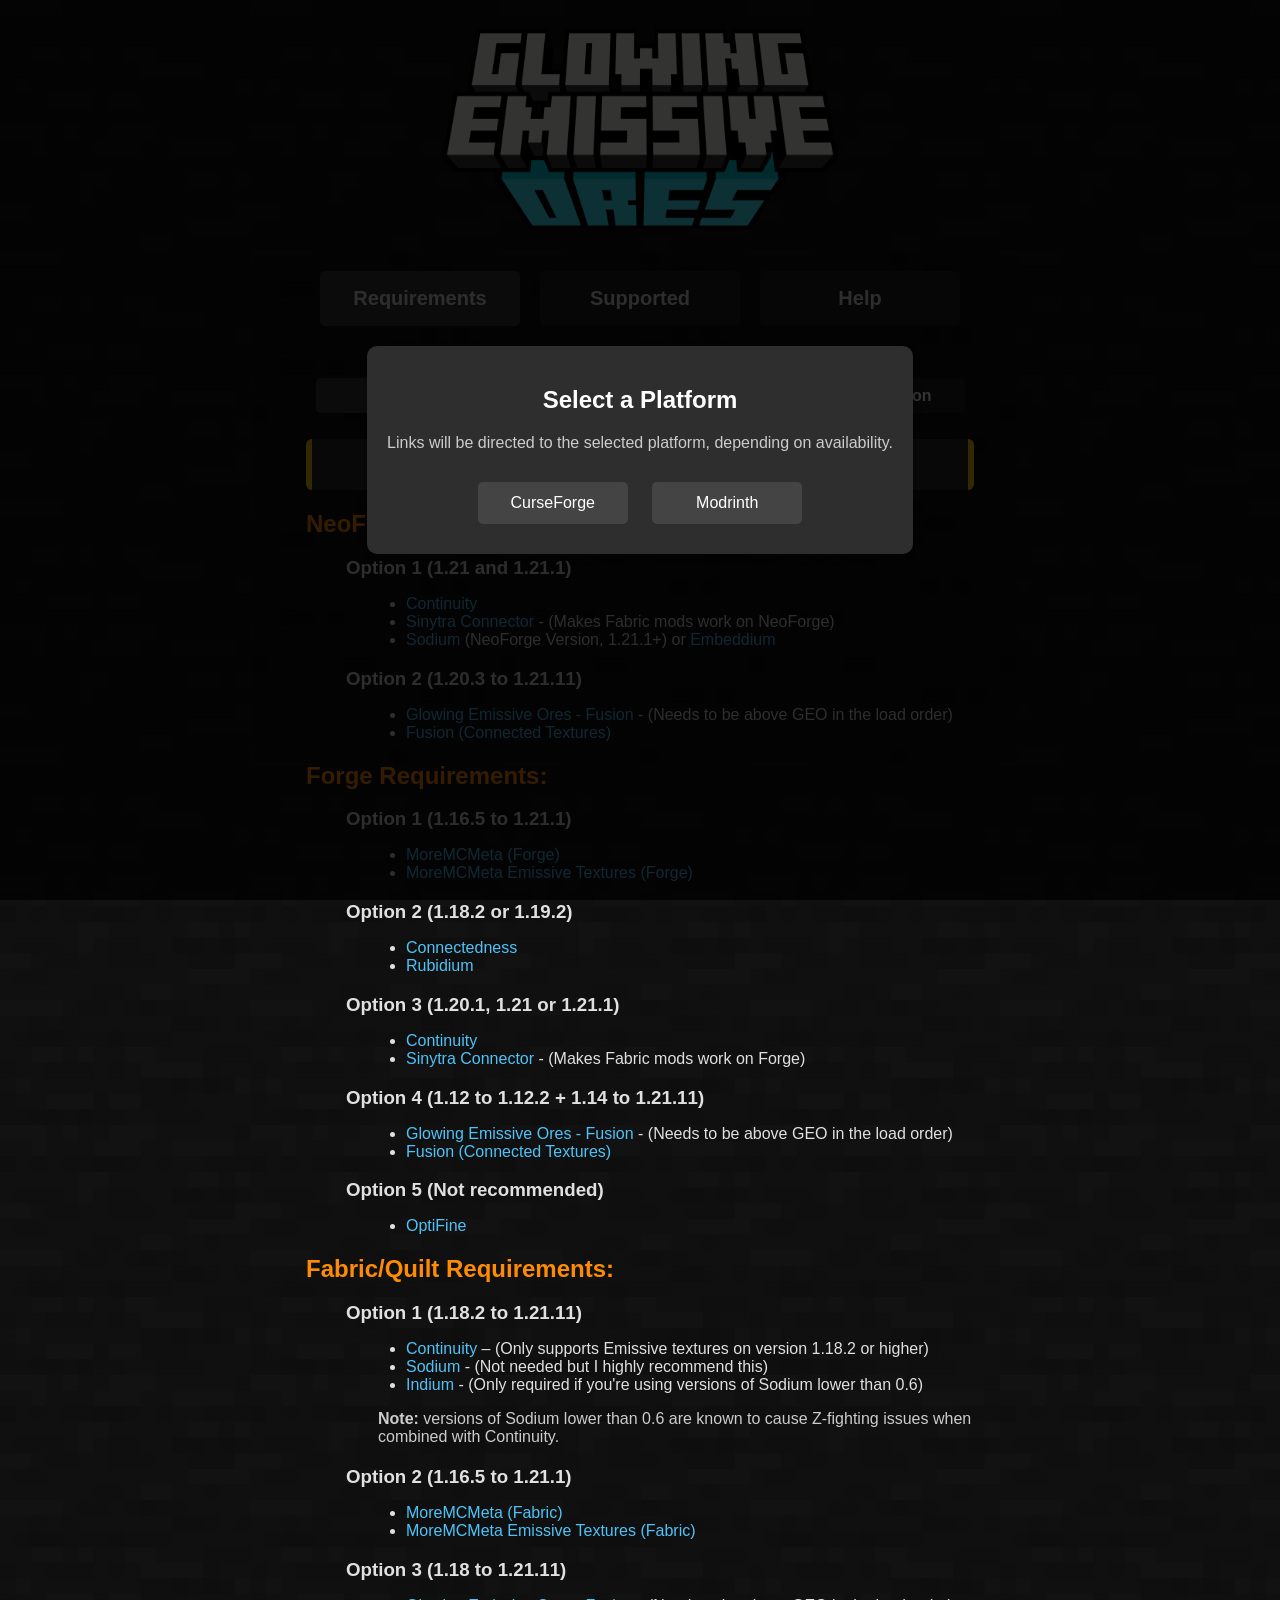
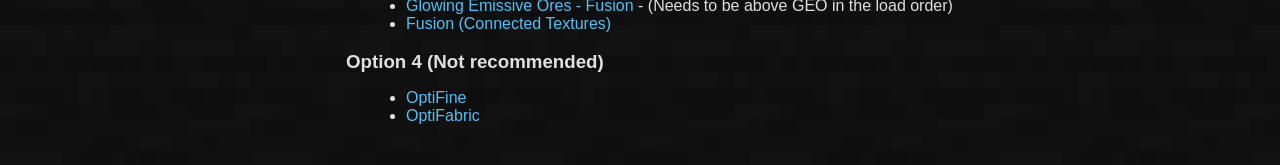
==== index.html @ 76a9d717 "Update index.html" ====
<!DOCTYPE html>
<html lang="en">
<head>
  <!-- Google tag (gtag.js) -->
  <script async src="https://www.googletagmanager.com/gtag/js?id=G-E5VX8C2PE4"></script>
  <script>
    window.dataLayer = window.dataLayer || [];
    function gtag(){dataLayer.push(arguments);}
    gtag('js', new Date());

    gtag('config', 'G-E5VX8C2PE4');
  </script>
  <!-- End Google tag (gtag.js) -->
  <!-- Google Tag Manager -->
  <script>(function(w,d,s,l,i){w[l]=w[l]||[];w[l].push({'gtm.start':
    new Date().getTime(),event:'gtm.js'});var f=d.getElementsByTagName(s)[0],
    j=d.createElement(s),dl=l!='dataLayer'?'&l='+l:'';j.async=true;j.src=
    'https://www.googletagmanager.com/gtm.js?id='+i+dl;f.parentNode.insertBefore(j,f);
    })(window,document,'script','dataLayer','GTM-W3SLRGWF');</script>
  <!-- End Google Tag Manager -->
  <link rel="stylesheet" href="styles.css?v=6">   <!-- ####################################################################### -->
  <meta charset="UTF-8" />
  <meta name="viewport" content="width=device-width, initial-scale=1" />
  <link rel="icon" type="image/png" href="assets/favicon.png">
  <title>Glowing Emissive Ores</title>
</head>
<body>
  <!-- Google Tag Manager (noscript) -->
  <noscript><iframe src="https://www.googletagmanager.com/ns.html?id=GTM-W3SLRGWF"
    height="0" width="0" style="display:none;visibility:hidden"></iframe></noscript>
  <!-- End Google Tag Manager (noscript) -->
  <div class="container">
    <!-- <label for="platformSelector">Choose a platform:</label>
    <select id="platformSelector">
      <option value="Modrinth">Modrinth</option>
      <option value="CurseForge">CurseForge</option>
    </select> -->
    <h1>
      <a data-mod="Glowing Emissive Ores">
        <img src="assets/logo.png" alt="My Page Title" style="height: 200px;" class="logo">
      </a>
    </h1>    
    
    <!-- Tab Navigation -->
    <div class="tabs">
      <button class="tab-link active" id="tab-requirements" onclick="switchTab(event, 'requirements')">Requirements</button>
      <button class="tab-link" id="tab-supported" onclick="switchTab(event, 'supported')">Supported</button>
      <button class="tab-link" id="tab-help" onclick="switchTab(event, 'help')">Help</button>
    </div>

    <!-- Tabs Content -->
    <div id="requirements" class="tab-content active">
      
      <div id="view-toggle" style="margin-bottom: 1rem; display: flex; justify-content: center; gap: 0.5rem;">
        <button id="fullListBtn" onclick="showFullList()" class="active-view">📋 All Options</button>
        <button id="filteredBtn" onclick="showFiltered()" class="flash-highlight">🎯 Filter by Modloader / Version</button>
      </div>      
      
      <div id="fullRequirementsView" class="full-requirements">
        <div class="info-box">
          ⚠️ Only install the requirements from <span style="text-decoration: underline;">ONE</span> option
        </div>
        <h2>NeoForge Requirements:</h2>
        <div class="requirement-options">
          <div class="requirement-option">
            <h3>Option 1 (1.21 and 1.21.1)</h3>
            <ul>
              <li>
                <a data-mod="Continuity" target="_blank" style="color: var(--link); text-decoration: none;">
                  Continuity
                </a>
              </li>
              <li>
                <a data-mod="Sinytra Connector" target="_blank" style="color: var(--link); text-decoration: none;">
                  Sinytra Connector
                </a>
                - (Makes Fabric mods work on NeoForge)
              </li>
              <li>
                <a data-mod="Sodium" target="_blank" style="color: var(--link); text-decoration: none;">
                  Sodium
                </a>
                (NeoForge Version, 1.21.1+) or
                <a data-mod="Embeddium" target="_blank" style="color: var(--link); text-decoration: none;">
                  Embeddium
                </a>
              </li>   
            </ul>
          </div>
        
          <div class="requirement-option">
            <h3>Option 2 (1.20.3 to 1.21.11)</h3>
            <ul>
              <li>
                <a data-mod="Glowing Emissive Ores - Fusion" target="_blank" style="color: var(--link); text-decoration: none;">
                  Glowing Emissive Ores - Fusion
                </a>
                - (Needs to be above GEO in the load order)
              </li>
              <li>
                <a data-mod="Fusion" target="_blank" style="color: var(--link); text-decoration: none;">
                  Fusion (Connected Textures)
                </a>
              </li>
            </ul>
          </div>
        </div>
        
        <h2>Forge Requirements:</h2>
        <div class="requirement-options">
          <div class="requirement-option">
            <h3>Option 1 (1.16.5 to 1.21.1)</h3>
            <ul>
              <li>
                <a data-mod="MoreMCMeta (Forge)" target="_blank" style="color: var(--link); text-decoration: none;">
                  MoreMCMeta (Forge)
                </a>
              </li>
              <li>
                <a data-mod="MoreMCMeta Emissive Textures (Forge)" target="_blank" style="color: var(--link); text-decoration: none;">
                  MoreMCMeta Emissive Textures (Forge)
                </a>
              </li>
            </ul>
          </div>
        
          <div class="requirement-option">
            <h3>Option 2 (1.18.2 or 1.19.2)</h3>
            <ul>
              <li>
                <a data-mod="Connectedness" target="_blank" style="color: var(--link); text-decoration: none;">
                  Connectedness
                </a>
              </li>
              <li>
                <a data-mod="Rubidium" target="_blank" style="color: var(--link); text-decoration: none;">
                  Rubidium
                </a>
              </li>
            </ul>
          </div>
        
          <div class="requirement-option">
            <h3>Option 3 (1.20.1, 1.21 or 1.21.1)</h3>
            <ul>
              <li>
                <a data-mod="Continuity" target="_blank" style="color: var(--link); text-decoration: none;">
                  Continuity
                </a>
              </li>
              <li>
                <a data-mod="Sinytra Connector" target="_blank" style="color: var(--link); text-decoration: none;">
                  Sinytra Connector
                </a>
                - (Makes Fabric mods work on Forge)
              </li>
            </ul>
          </div>
        
          <div class="requirement-option">
            <h3>Option 4 (1.12 to 1.12.2 + 1.14 to 1.21.11)</h3>
            <ul>
              <li>
                <a data-mod="Glowing Emissive Ores - Fusion" target="_blank" style="color: var(--link); text-decoration: none;">
                  Glowing Emissive Ores - Fusion
                </a>
                - (Needs to be above GEO in the load order)
              </li>
              <li>
                <a data-mod="Fusion" target="_blank" style="color: var(--link); text-decoration: none;">
                  Fusion (Connected Textures)
                </a>
              </li>
            </ul>
          </div>
        
          <div class="requirement-option">
            <h3>Option 5 (Not recommended)</h3>
            <ul>
              <li>
                <a data-mod="OptiFine" target="_blank" style="color: var(--link); text-decoration: none;">
                  OptiFine
                </a>
              </li>
            </ul>
          </div>
        </div>
        
        <h2>Fabric/Quilt Requirements:</h2>
        <div class="requirement-options">
          <div class="requirement-option">
            <h3>Option 1 (1.18.2 to 1.21.11)</h3>
            <ul>
              <li>
                <a data-mod="Continuity" target="_blank" style="color: var(--link); text-decoration: none;">
                  Continuity
                </a>
                – (Only supports Emissive textures on version 1.18.2 or higher)
              </li>
              <li>
                <a data-mod="Sodium" target="_blank" style="color: var(--link); text-decoration: none;">
                  Sodium
                </a>
                - (Not needed but I highly recommend this)
              </li>
              <li>
                <a data-mod="Indium" target="_blank" style="color: var(--link); text-decoration: none;">
                  Indium
                </a>
                - (Only required if you're using versions of Sodium lower than 0.6)
              </li>
            </ul>
            <p style="margin-left: 2.0em;"><strong>Note:</strong> versions of Sodium lower than 0.6 are known to cause Z-fighting issues when combined with Continuity.</p>
          </div>
        
          <div class="requirement-option">
            <h3>Option 2 (1.16.5 to 1.21.1)</h3>
            <ul>
              <li>
                <a data-mod="MoreMCMeta (Fabric)" target="_blank" style="color: var(--link); text-decoration: none;">
                  MoreMCMeta (Fabric)
                </a>
              </li>
              <li>
                <a data-mod="MoreMCMeta Emissive Textures (Fabric)" target="_blank" style="color: var(--link); text-decoration: none;">
                  MoreMCMeta Emissive Textures (Fabric)
                </a>
              </li>
            </ul>
          </div>
        
          <div class="requirement-option">
            <h3>Option 3 (1.18 to 1.21.11)</h3>
            <ul>
              <li>
                <a data-mod="Glowing Emissive Ores - Fusion" target="_blank" style="color: var(--link); text-decoration: none;">
                  Glowing Emissive Ores - Fusion
                </a>
                - (Needs to be above GEO in the load order)
              </li>
              <li>
                <a data-mod="Fusion" target="_blank" style="color: var(--link); text-decoration: none;">
                  Fusion (Connected Textures)
                </a>
              </li>
            </ul>
          </div>
        
          <div class="requirement-option">
            <h3>Option 4 (Not recommended)</h3>
            <ul>
              <li>
                <a data-mod="OptiFine" target="_blank" style="color: var(--link); text-decoration: none;">
                  OptiFine
                </a>
              </li>
              <li>
                <a data-mod="OptiFabric" target="_blank" style="color: var(--link); text-decoration: none;">
                  OptiFabric
                </a>
              </li>
            </ul>
          </div>
        </div>
      </div>
      
      <div id="filteredRequirementsView" style="display: none;">
        <!-- Your existing modloader and version selectors go here -->
        <!-- Your dynamic result injection also goes here -->
      
        <!-- Filter Container -->
        <div class="filter-container">
          <div class="filter-group">
            <label for="modLoader">
              Modloader:
              <select id="modLoader">
                <option value="fabric">Fabric</option>
                <option value="forge">Forge</option>
                <option value="neoforge">NeoForge</option>
              </select>
            </label>

            <label for="minecraftVersion">
              Minecraft Version:
              <select id="minecraftVersion">
                <!-- Options will be populated by script -->
              </select>
            </label>
          </div>
        </div>

        <!-- Results Container -->
        <div id="results-container">
          <!-- Predefined results based on conditions -->
          <div class="info-box">
            ⚠️ Only install the requirements from <span style="text-decoration: underline;">ONE</span> option
          </div>
          
          <div class="result-box" id="continuityFabricResult">
            <h3>Option: Continuity</h3>
            <ul>
              <li>
                <a data-mod="Continuity" target="_blank" style="color: var(--link); text-decoration: none;">
                  Continuity
                </a>
                – (Only supports Emissive textures on version 1.18.2 or higher)
              </li>
              <li>
                <a data-mod="Sodium" target="_blank" style="color: var(--link); text-decoration: none;">
                  Sodium
                </a>
                - (Not needed, but I highly recommend this)
              </li>
              <li>
                <a data-mod="Indium" target="_blank" style="color: var(--link); text-decoration: none;">
                  Indium
                </a>
                - (Only required if you're using versions of Sodium lower than 0.6)
              </li>
            </ul>
            <p style="margin-left: 0.6em;"><strong>Note:</strong> versions of Sodium lower than 0.6 are known to cause Z-fighting issues when combined with Continuity.</p>
          </div>

          <div class="result-box" id="continuityForgeResult">
            <h3>Option: Continuity</h3>
            <ul>
              <li>
                <a data-mod="Continuity" target="_blank" style="color: var(--link); text-decoration: none;">
                  Continuity
                </a>
              </li>
              <li>
                <a data-mod="Sinytra Connector" target="_blank" style="color: var(--link); text-decoration: none;">
                  Sinytra Connector
                </a>
                - (Makes Fabric mods work on Forge)
              </li>
            </ul>
          </div>

          <div class="result-box" id="continuityNeoForgeResult">
            <h3>Option: Continuity</h3>
            <ul>
              <li>
                <a data-mod="Continuity" target="_blank" style="color: var(--link); text-decoration: none;">
                  Continuity
                </a>
              </li>
              <li>
                <a data-mod="Sinytra Connector" target="_blank" style="color: var(--link); text-decoration: none;">
                  Sinytra Connector
                </a>
                - (Makes Fabric mods work on NeoForge)
              </li>
              <li>
                <a data-mod="Sodium" target="_blank" style="color: var(--link); text-decoration: none;">
                  Sodium
                </a>
                (NeoForge Version, 1.21.1+) or
                <a data-mod="Embeddium" target="_blank" style="color: var(--link); text-decoration: none;">
                  Embeddium
                </a>
              </li>              
            </ul>
          </div>

          <div class="result-box" id="moreMCMetaFabricResult">
            <h3>Option: MoreMCMeta</h3>
            <ul>
              <li>
                <a data-mod="MoreMCMeta (Fabric)" target="_blank" style="color: var(--link); text-decoration: none;">
                  MoreMCMeta (Fabric)
                </a>
              </li>
              <li>
                <a data-mod="MoreMCMeta Emissive Textures (Fabric)" target="_blank" style="color: var(--link); text-decoration: none;">
                  MoreMCMeta Emissive Textures (Fabric)
                </a>
              </li>
            </ul>
          </div>

          <div class="result-box" id="moreMCMetaForgeResult">
            <h3>Option: MoreMCMeta</h3>
            <ul>
              <li>
                <a data-mod="MoreMCMeta (Forge)" target="_blank" style="color: var(--link); text-decoration: none;">
                  MoreMCMeta (Forge)
                </a>
              </li>
              <li>
                <a data-mod="MoreMCMeta Emissive Textures (Forge)" target="_blank" style="color: var(--link); text-decoration: none;">
                  MoreMCMeta Emissive Textures (Forge)
                </a>
              </li>
            </ul>
          </div>

          <div class="result-box" id="connectednessForgeResult">
            <h3>Option: Connectedness</h3>
            <ul>
              <li>
                <a data-mod="Connectedness" target="_blank" style="color: var(--link); text-decoration: none;">
                  Connectedness
                </a>
              </li>
              <li>
                <a data-mod="Rubidium" target="_blank" style="color: var(--link); text-decoration: none;">
                  Rubidium
                </a>
              </li>
            </ul>
          </div>

          <div class="result-box" id="fusionFabricResult">
            <h3>Option: Fusion</h3>
            <ul>
              <li>
                <a data-mod="Glowing Emissive Ores - Fusion" target="_blank" style="color: var(--link); text-decoration: none;">
                  Glowing Emissive Ores - Fusion
                </a>
                - (Needs to be above GEO in the load order)
              </li>
              <li>
                <a data-mod="Fusion" target="_blank" style="color: var(--link); text-decoration: none;">
                  Fusion (Connected Textures)
                </a>
              </li>
            </ul>
          </div>

          <div class="result-box" id="fusionForgeResult">
            <h3>Option: Fusion</h3>
            <ul>
              <li>
                <a data-mod="Glowing Emissive Ores - Fusion" target="_blank" style="color: var(--link); text-decoration: none;">
                  Glowing Emissive Ores - Fusion
                </a>
                - (Needs to be above GEO in the load order)
              </li>
              <li>
                <a data-mod="Fusion" target="_blank" style="color: var(--link); text-decoration: none;">
                  Fusion (Connected Textures)
                </a>
              </li>
            </ul>
          </div>

          <div class="result-box" id="fusionNeoForgeResult">
            <h3>Option: Fusion</h3>
            <ul>
              <li>
                <a data-mod="Glowing Emissive Ores - Fusion" target="_blank" style="color: var(--link); text-decoration: none;">
                  Glowing Emissive Ores - Fusion
                </a>
                - (Needs to be above GEO in the load order)
              </li>
              <li>
                <a data-mod="Fusion" target="_blank" style="color: var(--link); text-decoration: none;">
                  Fusion (Connected Textures)
                </a>
              </li>
            </ul>
          </div>
          
          <div class="result-box" id="optifineFabricResult">
            <h3>Option: OptiFine</h3>
            <ul>
              <li>
                <a data-mod="OptiFine" target="_blank" style="color: var(--link); text-decoration: none;">
                  OptiFine
                </a>
              </li>
              <li>
                <a data-mod="OptiFabric" target="_blank" style="color: var(--link); text-decoration: none;">
                  OptiFabric
                </a>
              </li>
            </ul>
          </div>

          <div class="result-box" id="optifineForgeResult">
            <h3>Option: OptiFine</h3>
            <ul>
              <li>
                <a data-mod="OptiFine" target="_blank" style="color: var(--link); text-decoration: none;">
                  OptiFine
                </a>
              </li>
            </ul>
          </div>

          <div class="result-box" id="noFabricResult">
            <h3>No options available</h3>
          </div>

          <div class="result-box" id="noForgeResult">
            <h3>No options available</h3>
          </div>

          <div class="result-box" id="noNeoForgeResult">
            <h3>No options available</h3>
          </div>

          <!-- Add more results here -->
        </div>
      </div>
    </div>

    <div id="supported" class="tab-content">
      <h3>Supported Mods</h3>
      <p>This is a list of mods that Glowing Emissive Ores supports.</p>
      <p>None of the below mods are required for it to work.</p>
      <div class="spoiler">
        <ul></ul> <!-- This will be populated by JavaScript -->
      </div>    
    </div>

    <div id="help" class="tab-content">
      <div class="help-tab">
        <h2>Instructions</h2>
        <p>There are currently 4 Minecraft Modloaders: NeoForge, Forge, Fabric, and Quilt. You will need to install different requirements depending on which Modloader you are using. I have listed all the possible combinations you can use for each Modloader in the requirements tab.</p>
      
        <h3>Confused? Here's an example:</h3>
        <p>I plan on playing a Forge modpack: First, I install "Glowing Emissive Ores", then test if it works (some packs come pre-installed with the requirements). If it doesn't work, then come back to this site and select the requirements tab. Next, I will choose either Option 1, 2, 3, or 4 depending on the version of Minecraft I am playing on. If I choose option 1, I will need to install both "MoreMCMeta (Forge)" and "MoreMCMeta Emissive Textures (Forge)". Finally, I will load the modpack up again and test it. For most modpacks, this should work.</p>
      
        <h2>Troubleshooting</h2>
        <ul>
          <li>If you have the mod "modernfix" installed and the resource pack fails to load, open "modernfix-mixins.properties" config file, then remove this line "mixin.perf.dynamic_resources=true".</li>
          <li>If the modpack crashes — try launching it at least three times, as large modpacks are sometimes prone to random crashes during startup.</li>
          <li>If the ores aren’t glowing or the modpack continues to crash — try a different option from the requirements list until you have tried all possible options. (If you've got Sinytra Connector installed, the only options that will work are fabric mods like Continuity)</li>
          <li>If you're using shaders and the ores only glow at certain times — look for a shader setting called “Floodfill” and disable it. Alternatively, use a different emissive ores resource pack that supports "LabPBR."</li>
          <li>If the ores are flickering - Try switching to a different requirements option, this issue was present in / caused by old versions of performance mods, like Embeddium, Rubiddium and Sodium. Newer versions of these mods fixed this issue, usually one of the other options won't have this visual bug.</li>
          <li>If you're still experiencing issues — feel free to leave a comment on my <a href="https://www.curseforge.com/minecraft/texture-packs/glowing-emissive-ores/comments" target="_blank" rel="nofollow noopener" style="color: var(--link); text-decoration: none;">CurseForge</a> page or join my <a href="https://discord.gg/vwv6dWZcK2" target="_blank" rel="nofollow noopener" style="color: var(--link); text-decoration: none;">Discord</a> for quicker support.</li>
        </ul>
      </div>      
    </div>

  </div>

  <script src="modLinks.js"></script>
  <script src="scripts.js" defer></script>
</body>
</html>
---- styles.css ----
:root {
  --text-color: #E0E0E0;
  --bg: #121212;
  --fg: #e0e0e0;
  --card: #1e1e1e;
  --border: #2c2c2c;
  --selected: #3a3a3a;
  --highlight: #5c5c5c;
  --accent: #e0e0e0;
  --link: #4fc3f7;
}
* { box-sizing: border-box; }

.platform-modal {
  position: fixed;
  top: 0;
  left: 0;
  width: 100%;
  height: 100%;
  background: rgba(0, 0, 0, 0.8); /* Dark background with opacity */
  display: flex;
  justify-content: center;
  align-items: center;
  z-index: 1000;
}
.modal-content {
  background: #2e2e2e; /* Darker background for the modal */
  color: #fff; /* White text for contrast */
  padding: 20px;
  border-radius: 10px;
  text-align: center;
  box-shadow: 0 4px 8px rgba(0, 0, 0, 0.5); /* Subtle shadow */
}
h2 {
  font-size: 24px;
  margin-bottom: 20px;
}
p {
  font-size: 16px;
  color: #ccc; /* Light gray text for the paragraph */
  margin-bottom: 20px; /* Space between the paragraph and buttons */
}
button {
  background: #444; /* Dark button background */
  color: #fff; /* White text */
  border: none;
  padding: 12px 24px;
  margin: 10px;
  cursor: pointer;
  border-radius: 5px;
  font-size: 16px;
  transition: background-color 0.3s ease;
  width: 150px; /* Set a fixed width for both buttons */
  display: inline-block; /* Ensures both buttons are aligned horizontally */
}
button:hover {
  background-color: #555; /* Slightly lighter when hovering */
}
button:focus {
  outline: none;
}

body {
  overflow-y: scroll;
  color: var(--text-color);
  background-color: var(--bg);
  background-image: url('assets/background.png');  /* bottom layer */
  background-size: 1000px auto;
  margin: 0; padding: 0.5rem;
  font-family: 'Segoe UI', Tahoma, Geneva, Verdana, sans-serif;
}
.container {
  max-width: 700px; margin: 0 auto;
  display: flex; flex-direction: column; align-items: center;
}

h1 { margin-bottom: 1.5rem; }
.logo {
  transition: transform 0.3s ease-in-out; /* Smooth transition */
}

.logo:hover {
  transform: scale(1.05); /* Increase size by 10% */
}

/* Tabs */
.tabs {
  display: flex;
  justify-content: center;
  margin-bottom: 1rem;
}

.tab-link {
  font-size: 20px;
  padding: 1rem 2rem;
  background: var(--card);
  color: var(--fg);
  border: none;
  cursor: pointer;
  text-align: center;
  font-weight: bold;
  transition: background 0.3s ease;
  width: 100%; /* Set to a fixed width of 33% */
  min-width: 200px; /* Optional: ensure they don't get too small */
}

.tab-link.active {
  background: var(--selected);
}

.tab-link:hover {
  background: var(--highlight);
}


/* Tab Content */
.tab-content {
  width: 100%; /* Ensure the content takes full width */
  max-width: 700px; /* Set a maximum width for a clean layout */
  margin: 0 auto; /* Center the content */
  padding: 1rem;
  display: none;
}

.tab-content.active {
  display: block;
}

#view-toggle {
  display: flex;
  justify-content: center;
  gap: 0.5rem;
  margin-bottom: 1rem;
}

#view-toggle button {
  font-size: 16px;
  padding: 0.5rem 1rem;
  margin-right: 0.5rem;
  border: none;
  background-color: #1e1e1e;
  cursor: pointer;
  border-radius: 5px;
  font-weight: bold;
  color: white;
  width: 100%;
  min-width: 160px;
  text-align: center;
  transition: all 0.2s ease;
}

#view-toggle button:hover {
  background-color: var(--highlight); /* Light blue highlight */
  box-shadow: 0 0 0px rgba(59, 130, 246, 0.5); /* Blue glow */
  transform: scale(1.03); /* Slight zoom on hover */
}

#view-toggle .active-view {
  background-color: var(--selected);
  color: white;
}

.requirement-options {
  padding-left: 20px; /* Indent the entire section */
  margin-left: 20px; /* Make sure the text is indented from the left */
}

.requirement-option {
  margin-bottom: 1rem; /* Add spacing between options */
}

.full-requirements h2 {
  margin-bottom: 0.5rem; /* Space between the option header and list */
  color: #ff8c00; /* A vibrant orange */
}

.requirement-option h3 {
  margin-bottom: 0.5rem; /* Space between the option header and list */
}

.requirement-option ul {
  margin-left: 20px; /* Indent the list to visually show it's nested */
}

/* ############################################################################################################ */
@keyframes flash {
  0%, 100% {
    background-color: #1e1e1e;
  }
  50% {
    background-color: #00aaff;
  }
}
.flash-highlight {
  animation: flash 1.5s ease-in-out 0;
  color: white;
}

/* Filter */
.filter-container {
  width: 85%;
  background: var(--card);
  padding: 1rem;
  border-radius: 8px;
  margin-bottom: 2rem;
  box-shadow: 0 0 10px rgba(0, 0, 0, 0.2);
  margin-left: auto; /* Add this */
  margin-right: auto; /* Add this */
}


.filter-group {
  display: flex; flex-wrap: wrap;
  gap: 1rem; justify-content: center; width: 100%;
}
.filter-group label {
  display: flex; flex-direction: column;
  align-items: center;
  flex: 1 1 200px;
}
select {
  margin-top: 0.5rem; padding: 0.5rem;
  background: var(--card); color: var(--fg);
  border: 1px solid var(--border); border-radius: 6px;
  width: 90%;
  cursor: pointer;
  transition: background 0.3s ease, border-color 0.3s ease;
}
select:focus {
  outline: none; border-color: var(--accent);
  background: var(--highlight);
}

.info-box {
  width: 100%;
  background-color: #2c2c2c;
  color: #ffcc00;
  padding: 1rem;
  margin-bottom: 1rem;
  border-left: 6px solid #ffcc00;
  border-right: 6px solid #ffcc00;
  border-radius: 6px;
  font-weight: bold;
  text-align: center;
}


.result-box {
  width: 100%;
  background: var(--card);
  padding: 1rem;
  border-radius: 8px;
  box-shadow: 0 0 10px rgba(0, 0, 0, 0.3);
  margin-top: 1rem;
  display: none;
}

.result-box h3 {
  margin-top: 0;
  color: var(--accent);
}

#results-container {
  width: 100%;
  margin-top: 2rem;
}
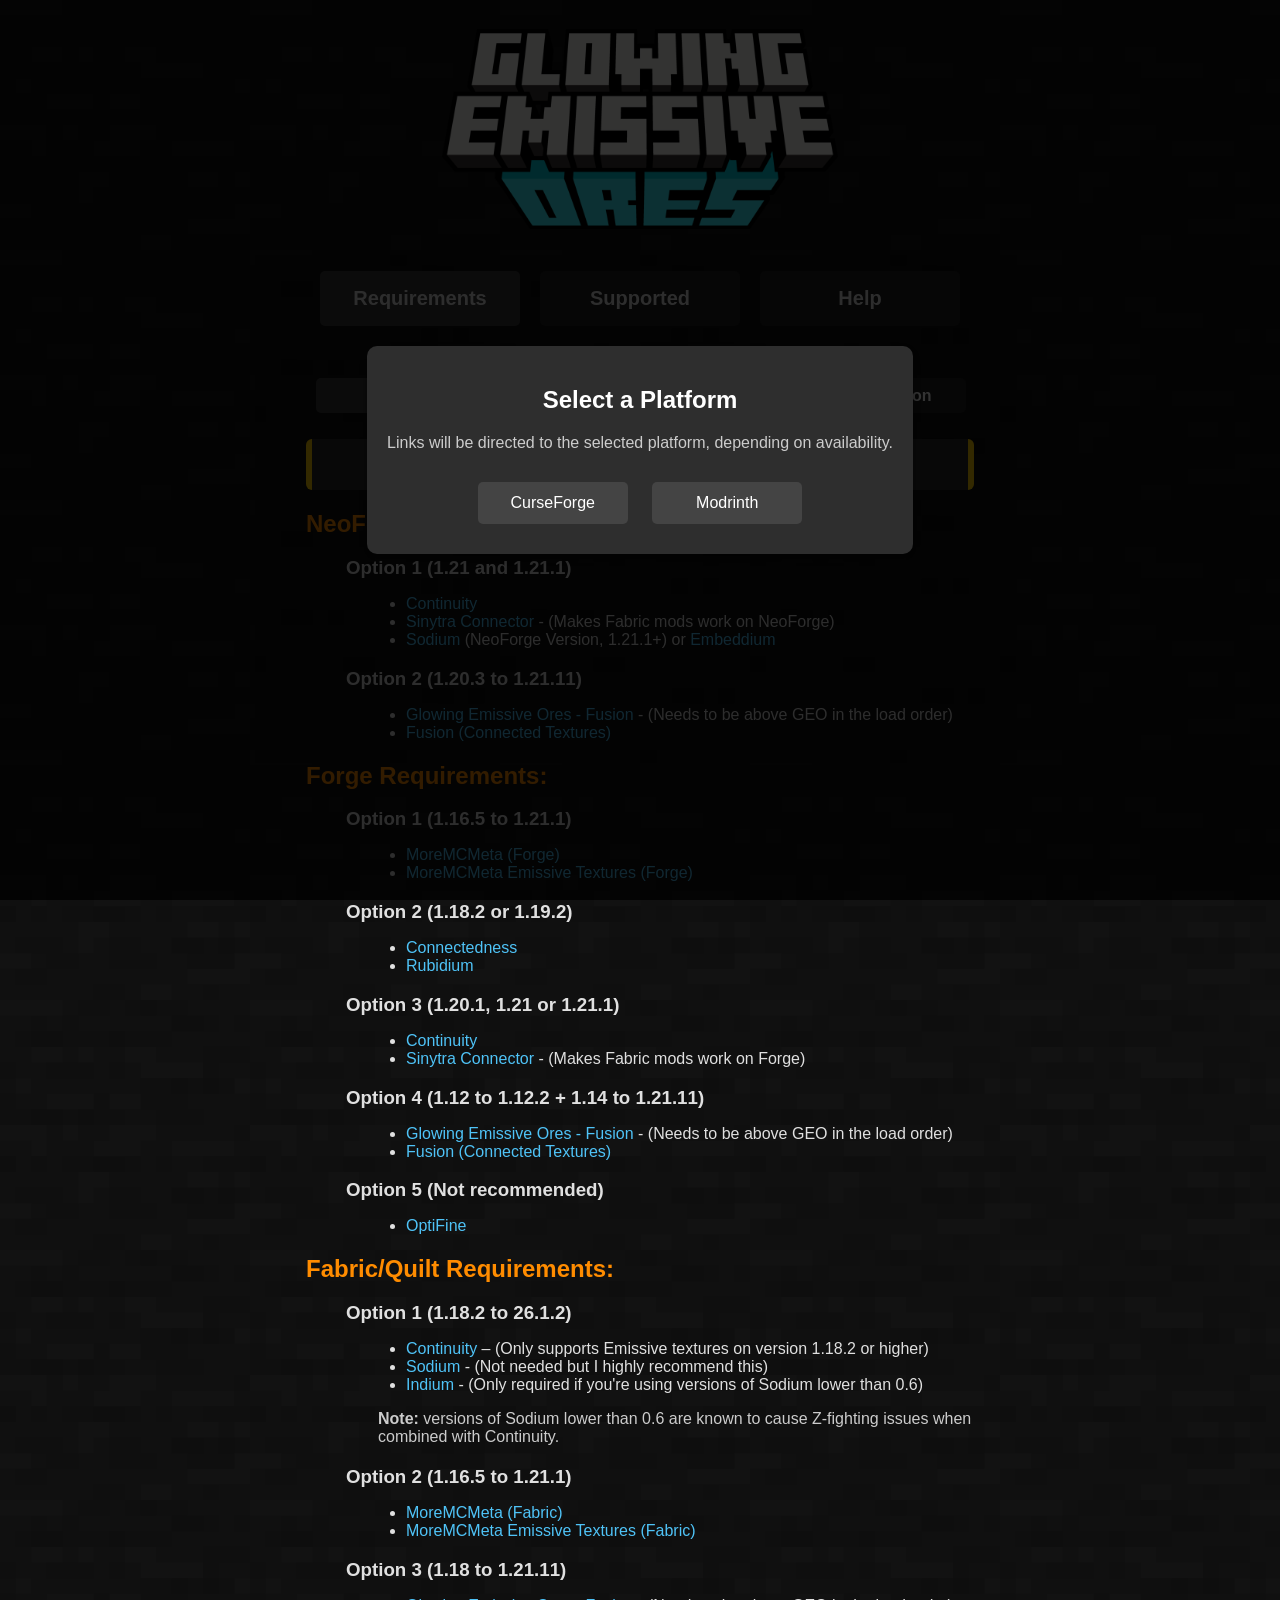
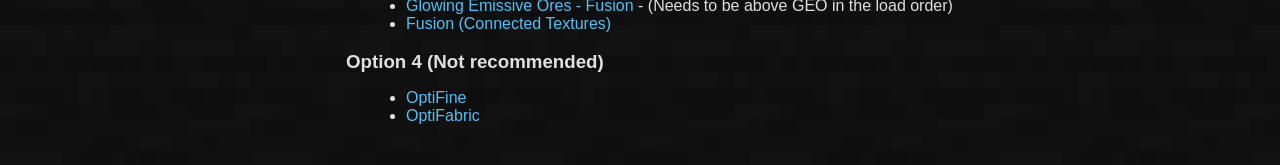
==== commit 34509f72: "Update index.html" ====
--- a/index.html
+++ b/index.html
@@ -189,7 +189,7 @@
         <h2>Fabric/Quilt Requirements:</h2>
         <div class="requirement-options">
           <div class="requirement-option">
-            <h3>Option 1 (1.18.2 to 1.21.11)</h3>
+            <h3>Option 1 (1.18.2 to 26.1.2)</h3>
             <ul>
               <li>
                 <a data-mod="Continuity" target="_blank" style="color: var(--link); text-decoration: none;">
@@ -526,7 +526,7 @@
       
         <h2>Troubleshooting</h2>
         <ul>
-          <li>If you have the mod "modernfix" installed and the resource pack fails to load, open "modernfix-mixins.properties" config file, then remove this line "mixin.perf.dynamic_resources=true".</li>
+          <li>If the resource pack fails to load, and you have the mod "modernfix" installed, open "modernfix-mixins.properties" config file, then remove this line "mixin.perf.dynamic_resources=true".</li>
           <li>If the modpack crashes — try launching it at least three times, as large modpacks are sometimes prone to random crashes during startup.</li>
           <li>If the ores aren’t glowing or the modpack continues to crash — try a different option from the requirements list until you have tried all possible options. (If you've got Sinytra Connector installed, the only options that will work are fabric mods like Continuity)</li>
           <li>If you're using shaders and the ores only glow at certain times — look for a shader setting called “Floodfill” and disable it. Alternatively, use a different emissive ores resource pack that supports "LabPBR."</li>
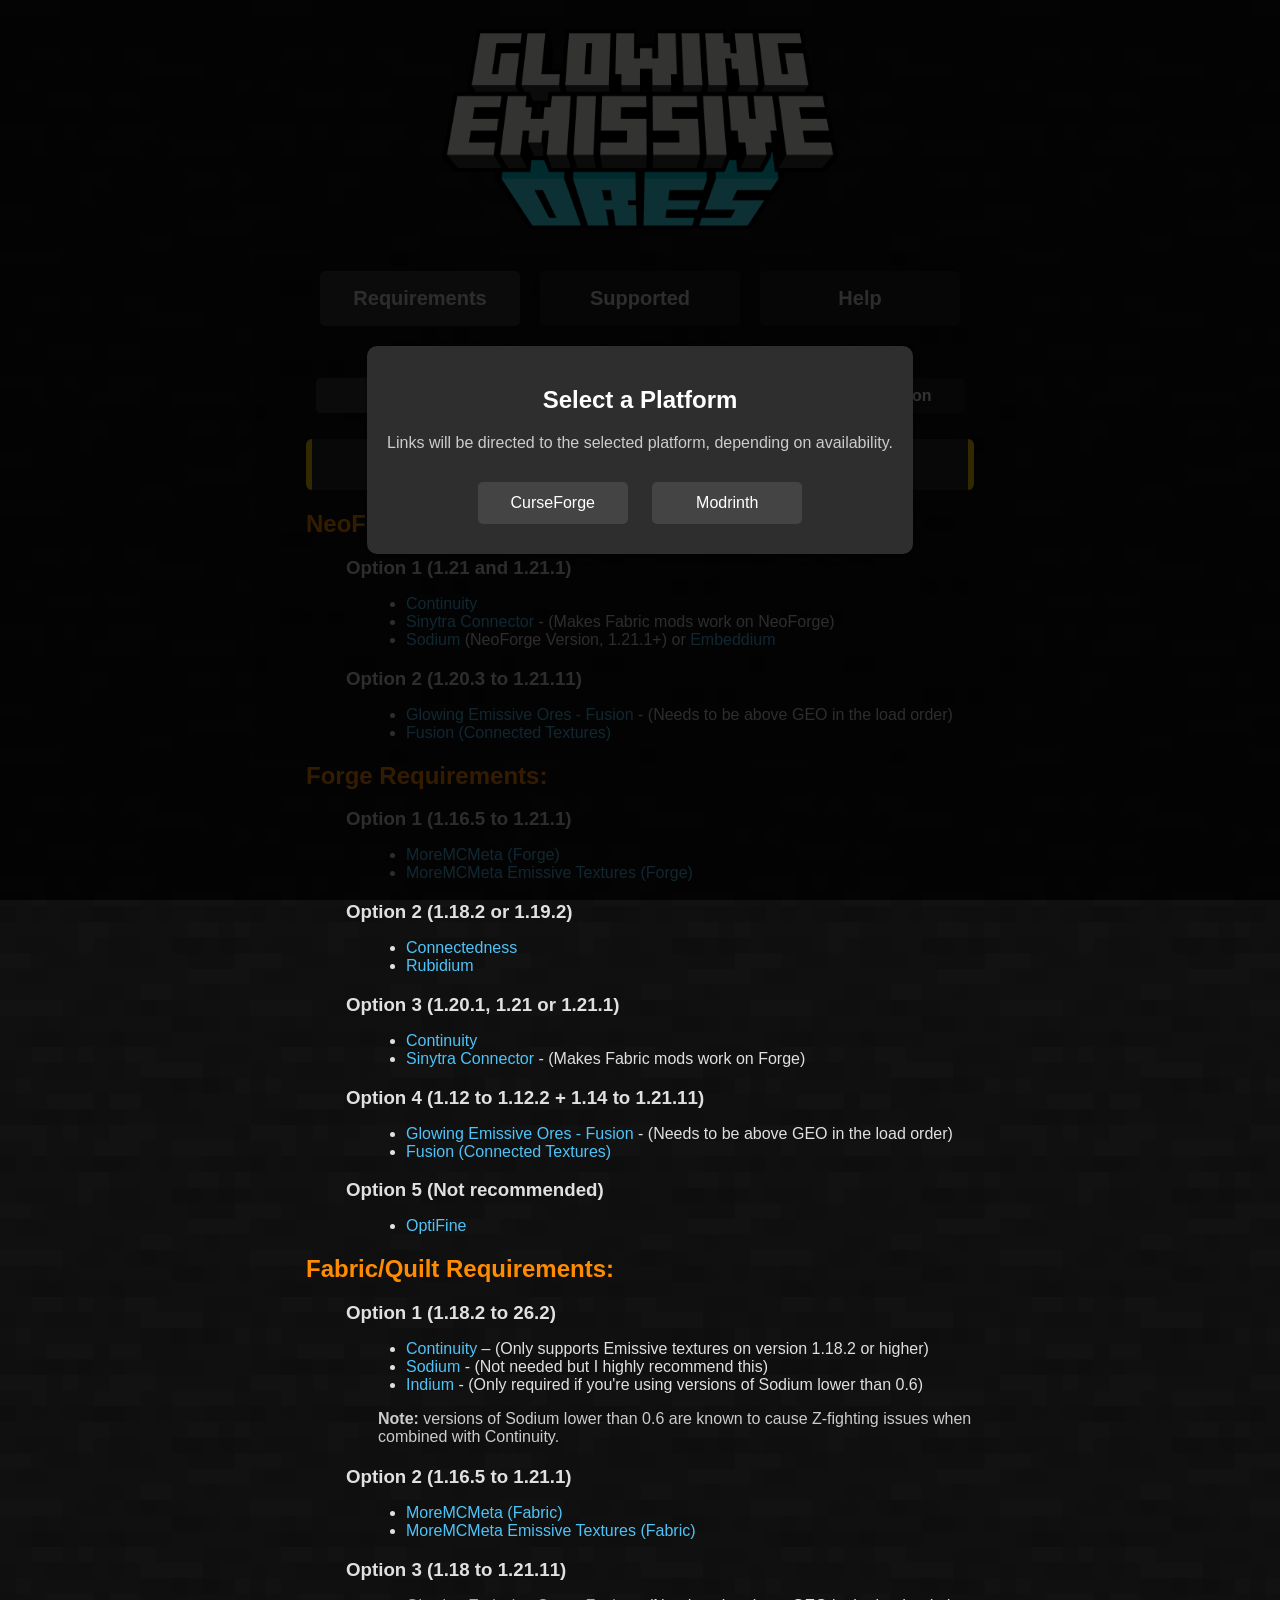
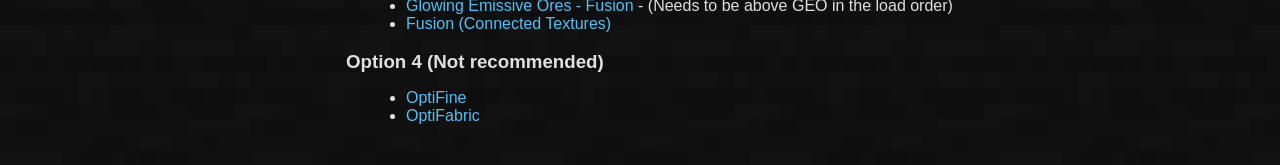
==== commit 729c077d: "Update index.html" ====
--- a/index.html
+++ b/index.html
@@ -189,7 +189,7 @@
         <h2>Fabric/Quilt Requirements:</h2>
         <div class="requirement-options">
           <div class="requirement-option">
-            <h3>Option 1 (1.18.2 to 26.1.2)</h3>
+            <h3>Option 1 (1.18.2 to 26.2)</h3>
             <ul>
               <li>
                 <a data-mod="Continuity" target="_blank" style="color: var(--link); text-decoration: none;">
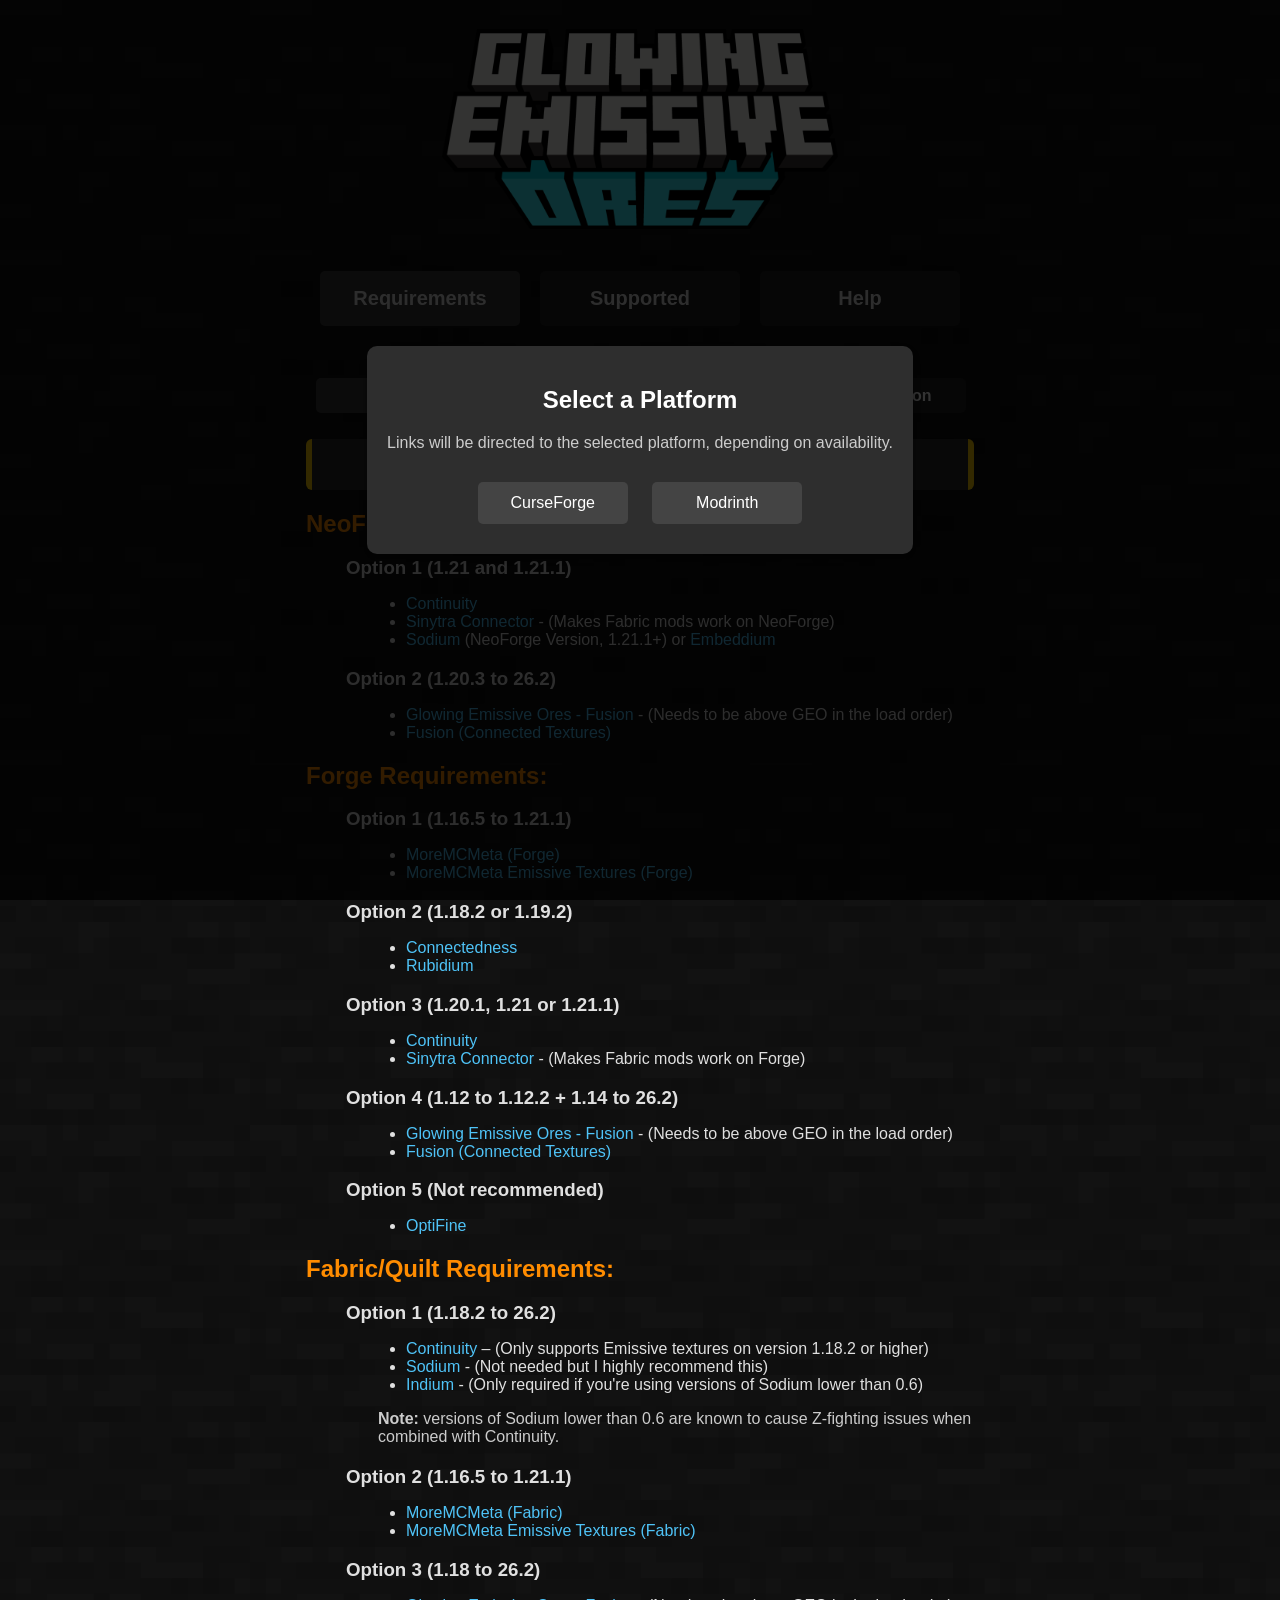
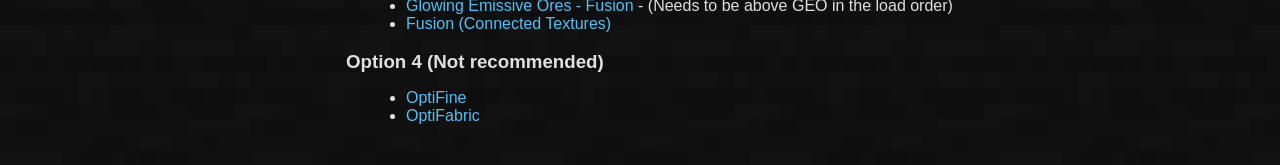
==== commit 8ae64a3c: "Update index.html" ====
--- a/index.html
+++ b/index.html
@@ -89,7 +89,7 @@
           </div>
         
           <div class="requirement-option">
-            <h3>Option 2 (1.20.3 to 1.21.11)</h3>
+            <h3>Option 2 (1.20.3 to 26.2)</h3>
             <ul>
               <li>
                 <a data-mod="Glowing Emissive Ores - Fusion" target="_blank" style="color: var(--link); text-decoration: none;">
@@ -158,7 +158,7 @@
           </div>
         
           <div class="requirement-option">
-            <h3>Option 4 (1.12 to 1.12.2 + 1.14 to 1.21.11)</h3>
+            <h3>Option 4 (1.12 to 1.12.2 + 1.14 to 26.2)</h3>
             <ul>
               <li>
                 <a data-mod="Glowing Emissive Ores - Fusion" target="_blank" style="color: var(--link); text-decoration: none;">
@@ -230,7 +230,7 @@
           </div>
         
           <div class="requirement-option">
-            <h3>Option 3 (1.18 to 1.21.11)</h3>
+            <h3>Option 3 (1.18 to 26.2)</h3>
             <ul>
               <li>
                 <a data-mod="Glowing Emissive Ores - Fusion" target="_blank" style="color: var(--link); text-decoration: none;">
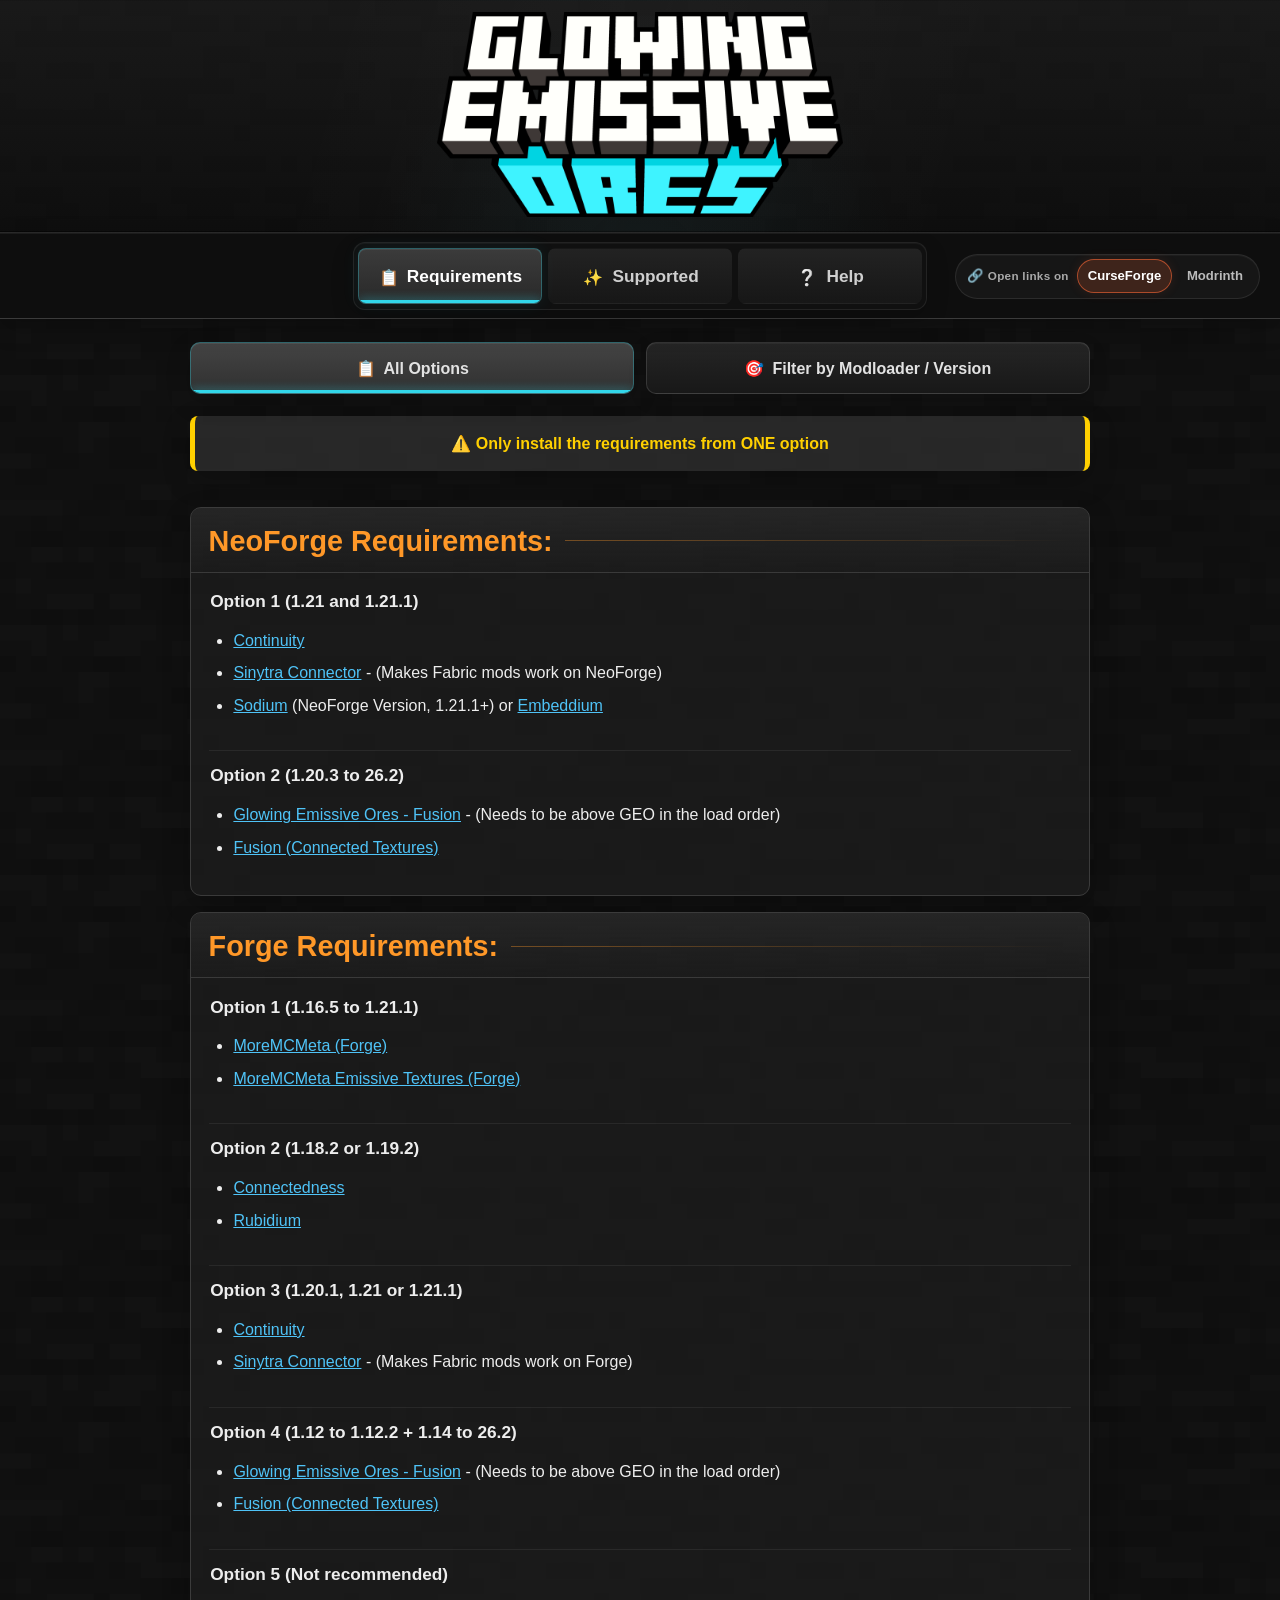
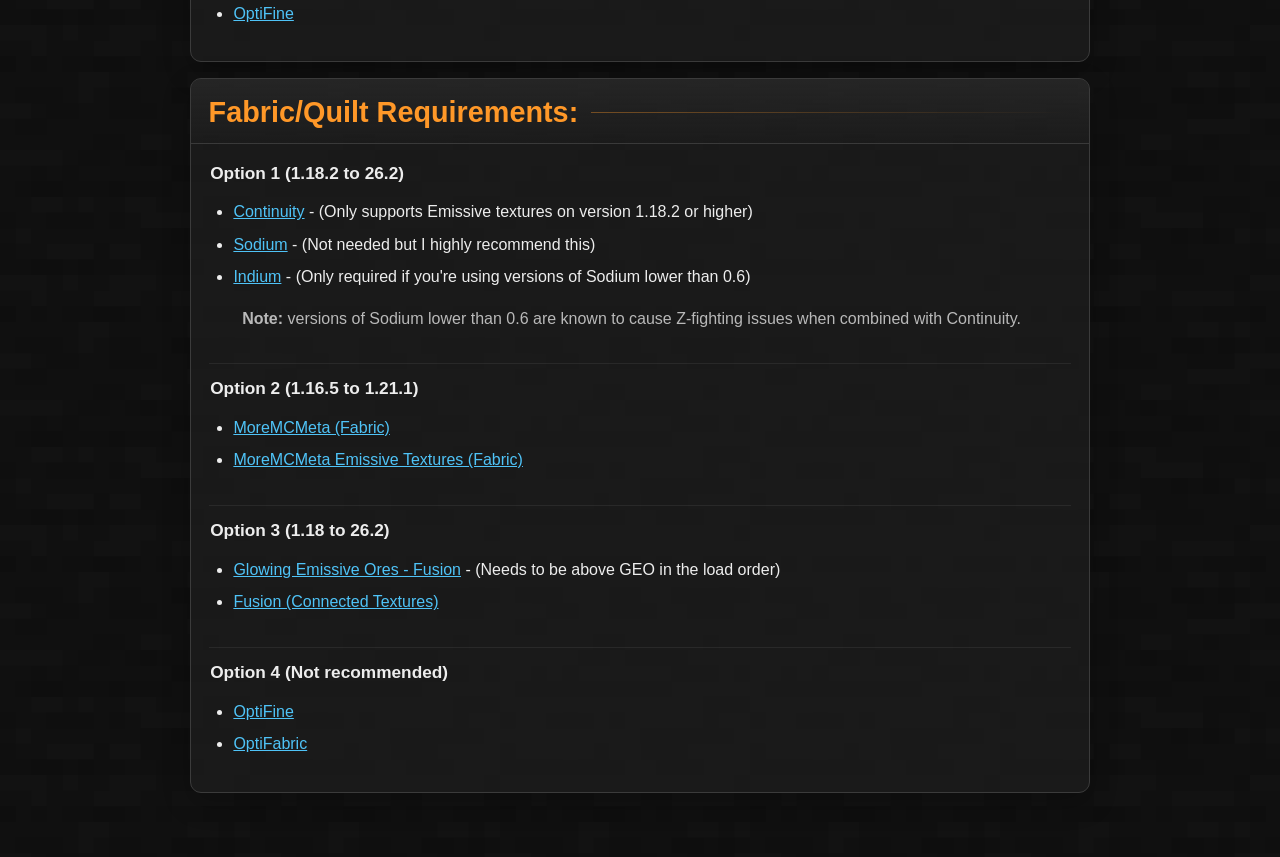
==== commit 0f592951: "Add files via upload Updated the site to a new improved design." ====
--- a/index.html
+++ b/index.html
@@ -1,544 +1,32 @@
-<!DOCTYPE html>
-<html lang="en">
-<head>
-  <!-- Google tag (gtag.js) -->
-  <script async src="https://www.googletagmanager.com/gtag/js?id=G-E5VX8C2PE4"></script>
-  <script>
-    window.dataLayer = window.dataLayer || [];
-    function gtag(){dataLayer.push(arguments);}
-    gtag('js', new Date());
-
-    gtag('config', 'G-E5VX8C2PE4');
-  </script>
-  <!-- End Google tag (gtag.js) -->
-  <!-- Google Tag Manager -->
-  <script>(function(w,d,s,l,i){w[l]=w[l]||[];w[l].push({'gtm.start':
-    new Date().getTime(),event:'gtm.js'});var f=d.getElementsByTagName(s)[0],
-    j=d.createElement(s),dl=l!='dataLayer'?'&l='+l:'';j.async=true;j.src=
-    'https://www.googletagmanager.com/gtm.js?id='+i+dl;f.parentNode.insertBefore(j,f);
-    })(window,document,'script','dataLayer','GTM-W3SLRGWF');</script>
-  <!-- End Google Tag Manager -->
-  <link rel="stylesheet" href="styles.css?v=6">   <!-- ####################################################################### -->
-  <meta charset="UTF-8" />
-  <meta name="viewport" content="width=device-width, initial-scale=1" />
-  <link rel="icon" type="image/png" href="assets/favicon.png">
-  <title>Glowing Emissive Ores</title>
-</head>
-<body>
-  <!-- Google Tag Manager (noscript) -->
-  <noscript><iframe src="https://www.googletagmanager.com/ns.html?id=GTM-W3SLRGWF"
-    height="0" width="0" style="display:none;visibility:hidden"></iframe></noscript>
-  <!-- End Google Tag Manager (noscript) -->
-  <div class="container">
-    <!-- <label for="platformSelector">Choose a platform:</label>
-    <select id="platformSelector">
-      <option value="Modrinth">Modrinth</option>
-      <option value="CurseForge">CurseForge</option>
-    </select> -->
-    <h1>
-      <a data-mod="Glowing Emissive Ores">
-        <img src="assets/logo.png" alt="My Page Title" style="height: 200px;" class="logo">
-      </a>
-    </h1>    
-    
-    <!-- Tab Navigation -->
-    <div class="tabs">
-      <button class="tab-link active" id="tab-requirements" onclick="switchTab(event, 'requirements')">Requirements</button>
-      <button class="tab-link" id="tab-supported" onclick="switchTab(event, 'supported')">Supported</button>
-      <button class="tab-link" id="tab-help" onclick="switchTab(event, 'help')">Help</button>
-    </div>
-
-    <!-- Tabs Content -->
-    <div id="requirements" class="tab-content active">
-      
-      <div id="view-toggle" style="margin-bottom: 1rem; display: flex; justify-content: center; gap: 0.5rem;">
-        <button id="fullListBtn" onclick="showFullList()" class="active-view">📋 All Options</button>
-        <button id="filteredBtn" onclick="showFiltered()" class="flash-highlight">🎯 Filter by Modloader / Version</button>
-      </div>      
-      
-      <div id="fullRequirementsView" class="full-requirements">
-        <div class="info-box">
-          ⚠️ Only install the requirements from <span style="text-decoration: underline;">ONE</span> option
-        </div>
-        <h2>NeoForge Requirements:</h2>
-        <div class="requirement-options">
-          <div class="requirement-option">
-            <h3>Option 1 (1.21 and 1.21.1)</h3>
-            <ul>
-              <li>
-                <a data-mod="Continuity" target="_blank" style="color: var(--link); text-decoration: none;">
-                  Continuity
-                </a>
-              </li>
-              <li>
-                <a data-mod="Sinytra Connector" target="_blank" style="color: var(--link); text-decoration: none;">
-                  Sinytra Connector
-                </a>
-                - (Makes Fabric mods work on NeoForge)
-              </li>
-              <li>
-                <a data-mod="Sodium" target="_blank" style="color: var(--link); text-decoration: none;">
-                  Sodium
-                </a>
-                (NeoForge Version, 1.21.1+) or
-                <a data-mod="Embeddium" target="_blank" style="color: var(--link); text-decoration: none;">
-                  Embeddium
-                </a>
-              </li>   
-            </ul>
-          </div>
-        
-          <div class="requirement-option">
-            <h3>Option 2 (1.20.3 to 26.2)</h3>
-            <ul>
-              <li>
-                <a data-mod="Glowing Emissive Ores - Fusion" target="_blank" style="color: var(--link); text-decoration: none;">
-                  Glowing Emissive Ores - Fusion
-                </a>
-                - (Needs to be above GEO in the load order)
-              </li>
-              <li>
-                <a data-mod="Fusion" target="_blank" style="color: var(--link); text-decoration: none;">
-                  Fusion (Connected Textures)
-                </a>
-              </li>
-            </ul>
-          </div>
-        </div>
-        
-        <h2>Forge Requirements:</h2>
-        <div class="requirement-options">
-          <div class="requirement-option">
-            <h3>Option 1 (1.16.5 to 1.21.1)</h3>
-            <ul>
-              <li>
-                <a data-mod="MoreMCMeta (Forge)" target="_blank" style="color: var(--link); text-decoration: none;">
-                  MoreMCMeta (Forge)
-                </a>
-              </li>
-              <li>
-                <a data-mod="MoreMCMeta Emissive Textures (Forge)" target="_blank" style="color: var(--link); text-decoration: none;">
-                  MoreMCMeta Emissive Textures (Forge)
-                </a>
-              </li>
-            </ul>
-          </div>
-        
-          <div class="requirement-option">
-            <h3>Option 2 (1.18.2 or 1.19.2)</h3>
-            <ul>
-              <li>
-                <a data-mod="Connectedness" target="_blank" style="color: var(--link); text-decoration: none;">
-                  Connectedness
-                </a>
-              </li>
-              <li>
-                <a data-mod="Rubidium" target="_blank" style="color: var(--link); text-decoration: none;">
-                  Rubidium
-                </a>
-              </li>
-            </ul>
-          </div>
-        
-          <div class="requirement-option">
-            <h3>Option 3 (1.20.1, 1.21 or 1.21.1)</h3>
-            <ul>
-              <li>
-                <a data-mod="Continuity" target="_blank" style="color: var(--link); text-decoration: none;">
-                  Continuity
-                </a>
-              </li>
-              <li>
-                <a data-mod="Sinytra Connector" target="_blank" style="color: var(--link); text-decoration: none;">
-                  Sinytra Connector
-                </a>
-                - (Makes Fabric mods work on Forge)
-              </li>
-            </ul>
-          </div>
-        
-          <div class="requirement-option">
-            <h3>Option 4 (1.12 to 1.12.2 + 1.14 to 26.2)</h3>
-            <ul>
-              <li>
-                <a data-mod="Glowing Emissive Ores - Fusion" target="_blank" style="color: var(--link); text-decoration: none;">
-                  Glowing Emissive Ores - Fusion
-                </a>
-                - (Needs to be above GEO in the load order)
-              </li>
-              <li>
-                <a data-mod="Fusion" target="_blank" style="color: var(--link); text-decoration: none;">
-                  Fusion (Connected Textures)
-                </a>
-              </li>
-            </ul>
-          </div>
-        
-          <div class="requirement-option">
-            <h3>Option 5 (Not recommended)</h3>
-            <ul>
-              <li>
-                <a data-mod="OptiFine" target="_blank" style="color: var(--link); text-decoration: none;">
-                  OptiFine
-                </a>
-              </li>
-            </ul>
-          </div>
-        </div>
-        
-        <h2>Fabric/Quilt Requirements:</h2>
-        <div class="requirement-options">
-          <div class="requirement-option">
-            <h3>Option 1 (1.18.2 to 26.2)</h3>
-            <ul>
-              <li>
-                <a data-mod="Continuity" target="_blank" style="color: var(--link); text-decoration: none;">
-                  Continuity
-                </a>
-                – (Only supports Emissive textures on version 1.18.2 or higher)
-              </li>
-              <li>
-                <a data-mod="Sodium" target="_blank" style="color: var(--link); text-decoration: none;">
-                  Sodium
-                </a>
-                - (Not needed but I highly recommend this)
-              </li>
-              <li>
-                <a data-mod="Indium" target="_blank" style="color: var(--link); text-decoration: none;">
-                  Indium
-                </a>
-                - (Only required if you're using versions of Sodium lower than 0.6)
-              </li>
-            </ul>
-            <p style="margin-left: 2.0em;"><strong>Note:</strong> versions of Sodium lower than 0.6 are known to cause Z-fighting issues when combined with Continuity.</p>
-          </div>
-        
-          <div class="requirement-option">
-            <h3>Option 2 (1.16.5 to 1.21.1)</h3>
-            <ul>
-              <li>
-                <a data-mod="MoreMCMeta (Fabric)" target="_blank" style="color: var(--link); text-decoration: none;">
-                  MoreMCMeta (Fabric)
-                </a>
-              </li>
-              <li>
-                <a data-mod="MoreMCMeta Emissive Textures (Fabric)" target="_blank" style="color: var(--link); text-decoration: none;">
-                  MoreMCMeta Emissive Textures (Fabric)
-                </a>
-              </li>
-            </ul>
-          </div>
-        
-          <div class="requirement-option">
-            <h3>Option 3 (1.18 to 26.2)</h3>
-            <ul>
-              <li>
-                <a data-mod="Glowing Emissive Ores - Fusion" target="_blank" style="color: var(--link); text-decoration: none;">
-                  Glowing Emissive Ores - Fusion
-                </a>
-                - (Needs to be above GEO in the load order)
-              </li>
-              <li>
-                <a data-mod="Fusion" target="_blank" style="color: var(--link); text-decoration: none;">
-                  Fusion (Connected Textures)
-                </a>
-              </li>
-            </ul>
-          </div>
-        
-          <div class="requirement-option">
-            <h3>Option 4 (Not recommended)</h3>
-            <ul>
-              <li>
-                <a data-mod="OptiFine" target="_blank" style="color: var(--link); text-decoration: none;">
-                  OptiFine
-                </a>
-              </li>
-              <li>
-                <a data-mod="OptiFabric" target="_blank" style="color: var(--link); text-decoration: none;">
-                  OptiFabric
-                </a>
-              </li>
-            </ul>
-          </div>
-        </div>
-      </div>
-      
-      <div id="filteredRequirementsView" style="display: none;">
-        <!-- Your existing modloader and version selectors go here -->
-        <!-- Your dynamic result injection also goes here -->
-      
-        <!-- Filter Container -->
-        <div class="filter-container">
-          <div class="filter-group">
-            <label for="modLoader">
-              Modloader:
-              <select id="modLoader">
-                <option value="fabric">Fabric</option>
-                <option value="forge">Forge</option>
-                <option value="neoforge">NeoForge</option>
-              </select>
-            </label>
-
-            <label for="minecraftVersion">
-              Minecraft Version:
-              <select id="minecraftVersion">
-                <!-- Options will be populated by script -->
-              </select>
-            </label>
-          </div>
-        </div>
-
-        <!-- Results Container -->
-        <div id="results-container">
-          <!-- Predefined results based on conditions -->
-          <div class="info-box">
-            ⚠️ Only install the requirements from <span style="text-decoration: underline;">ONE</span> option
-          </div>
-          
-          <div class="result-box" id="continuityFabricResult">
-            <h3>Option: Continuity</h3>
-            <ul>
-              <li>
-                <a data-mod="Continuity" target="_blank" style="color: var(--link); text-decoration: none;">
-                  Continuity
-                </a>
-                – (Only supports Emissive textures on version 1.18.2 or higher)
-              </li>
-              <li>
-                <a data-mod="Sodium" target="_blank" style="color: var(--link); text-decoration: none;">
-                  Sodium
-                </a>
-                - (Not needed, but I highly recommend this)
-              </li>
-              <li>
-                <a data-mod="Indium" target="_blank" style="color: var(--link); text-decoration: none;">
-                  Indium
-                </a>
-                - (Only required if you're using versions of Sodium lower than 0.6)
-              </li>
-            </ul>
-            <p style="margin-left: 0.6em;"><strong>Note:</strong> versions of Sodium lower than 0.6 are known to cause Z-fighting issues when combined with Continuity.</p>
-          </div>
-
-          <div class="result-box" id="continuityForgeResult">
-            <h3>Option: Continuity</h3>
-            <ul>
-              <li>
-                <a data-mod="Continuity" target="_blank" style="color: var(--link); text-decoration: none;">
-                  Continuity
-                </a>
-              </li>
-              <li>
-                <a data-mod="Sinytra Connector" target="_blank" style="color: var(--link); text-decoration: none;">
-                  Sinytra Connector
-                </a>
-                - (Makes Fabric mods work on Forge)
-              </li>
-            </ul>
-          </div>
-
-          <div class="result-box" id="continuityNeoForgeResult">
-            <h3>Option: Continuity</h3>
-            <ul>
-              <li>
-                <a data-mod="Continuity" target="_blank" style="color: var(--link); text-decoration: none;">
-                  Continuity
-                </a>
-              </li>
-              <li>
-                <a data-mod="Sinytra Connector" target="_blank" style="color: var(--link); text-decoration: none;">
-                  Sinytra Connector
-                </a>
-                - (Makes Fabric mods work on NeoForge)
-              </li>
-              <li>
-                <a data-mod="Sodium" target="_blank" style="color: var(--link); text-decoration: none;">
-                  Sodium
-                </a>
-                (NeoForge Version, 1.21.1+) or
-                <a data-mod="Embeddium" target="_blank" style="color: var(--link); text-decoration: none;">
-                  Embeddium
-                </a>
-              </li>              
-            </ul>
-          </div>
-
-          <div class="result-box" id="moreMCMetaFabricResult">
-            <h3>Option: MoreMCMeta</h3>
-            <ul>
-              <li>
-                <a data-mod="MoreMCMeta (Fabric)" target="_blank" style="color: var(--link); text-decoration: none;">
-                  MoreMCMeta (Fabric)
-                </a>
-              </li>
-              <li>
-                <a data-mod="MoreMCMeta Emissive Textures (Fabric)" target="_blank" style="color: var(--link); text-decoration: none;">
-                  MoreMCMeta Emissive Textures (Fabric)
-                </a>
-              </li>
-            </ul>
-          </div>
-
-          <div class="result-box" id="moreMCMetaForgeResult">
-            <h3>Option: MoreMCMeta</h3>
-            <ul>
-              <li>
-                <a data-mod="MoreMCMeta (Forge)" target="_blank" style="color: var(--link); text-decoration: none;">
-                  MoreMCMeta (Forge)
-                </a>
-              </li>
-              <li>
-                <a data-mod="MoreMCMeta Emissive Textures (Forge)" target="_blank" style="color: var(--link); text-decoration: none;">
-                  MoreMCMeta Emissive Textures (Forge)
-                </a>
-              </li>
-            </ul>
-          </div>
-
-          <div class="result-box" id="connectednessForgeResult">
-            <h3>Option: Connectedness</h3>
-            <ul>
-              <li>
-                <a data-mod="Connectedness" target="_blank" style="color: var(--link); text-decoration: none;">
-                  Connectedness
-                </a>
-              </li>
-              <li>
-                <a data-mod="Rubidium" target="_blank" style="color: var(--link); text-decoration: none;">
-                  Rubidium
-                </a>
-              </li>
-            </ul>
-          </div>
-
-          <div class="result-box" id="fusionFabricResult">
-            <h3>Option: Fusion</h3>
-            <ul>
-              <li>
-                <a data-mod="Glowing Emissive Ores - Fusion" target="_blank" style="color: var(--link); text-decoration: none;">
-                  Glowing Emissive Ores - Fusion
-                </a>
-                - (Needs to be above GEO in the load order)
-              </li>
-              <li>
-                <a data-mod="Fusion" target="_blank" style="color: var(--link); text-decoration: none;">
-                  Fusion (Connected Textures)
-                </a>
-              </li>
-            </ul>
-          </div>
-
-          <div class="result-box" id="fusionForgeResult">
-            <h3>Option: Fusion</h3>
-            <ul>
-              <li>
-                <a data-mod="Glowing Emissive Ores - Fusion" target="_blank" style="color: var(--link); text-decoration: none;">
-                  Glowing Emissive Ores - Fusion
-                </a>
-                - (Needs to be above GEO in the load order)
-              </li>
-              <li>
-                <a data-mod="Fusion" target="_blank" style="color: var(--link); text-decoration: none;">
-                  Fusion (Connected Textures)
-                </a>
-              </li>
-            </ul>
-          </div>
-
-          <div class="result-box" id="fusionNeoForgeResult">
-            <h3>Option: Fusion</h3>
-            <ul>
-              <li>
-                <a data-mod="Glowing Emissive Ores - Fusion" target="_blank" style="color: var(--link); text-decoration: none;">
-                  Glowing Emissive Ores - Fusion
-                </a>
-                - (Needs to be above GEO in the load order)
-              </li>
-              <li>
-                <a data-mod="Fusion" target="_blank" style="color: var(--link); text-decoration: none;">
-                  Fusion (Connected Textures)
-                </a>
-              </li>
-            </ul>
-          </div>
-          
-          <div class="result-box" id="optifineFabricResult">
-            <h3>Option: OptiFine</h3>
-            <ul>
-              <li>
-                <a data-mod="OptiFine" target="_blank" style="color: var(--link); text-decoration: none;">
-                  OptiFine
-                </a>
-              </li>
-              <li>
-                <a data-mod="OptiFabric" target="_blank" style="color: var(--link); text-decoration: none;">
-                  OptiFabric
-                </a>
-              </li>
-            </ul>
-          </div>
-
-          <div class="result-box" id="optifineForgeResult">
-            <h3>Option: OptiFine</h3>
-            <ul>
-              <li>
-                <a data-mod="OptiFine" target="_blank" style="color: var(--link); text-decoration: none;">
-                  OptiFine
-                </a>
-              </li>
-            </ul>
-          </div>
-
-          <div class="result-box" id="noFabricResult">
-            <h3>No options available</h3>
-          </div>
-
-          <div class="result-box" id="noForgeResult">
-            <h3>No options available</h3>
-          </div>
-
-          <div class="result-box" id="noNeoForgeResult">
-            <h3>No options available</h3>
-          </div>
-
-          <!-- Add more results here -->
-        </div>
-      </div>
-    </div>
-
-    <div id="supported" class="tab-content">
-      <h3>Supported Mods</h3>
-      <p>This is a list of mods that Glowing Emissive Ores supports.</p>
-      <p>None of the below mods are required for it to work.</p>
-      <div class="spoiler">
-        <ul></ul> <!-- This will be populated by JavaScript -->
-      </div>    
-    </div>
-
-    <div id="help" class="tab-content">
-      <div class="help-tab">
-        <h2>Instructions</h2>
-        <p>There are currently 4 Minecraft Modloaders: NeoForge, Forge, Fabric, and Quilt. You will need to install different requirements depending on which Modloader you are using. I have listed all the possible combinations you can use for each Modloader in the requirements tab.</p>
-      
-        <h3>Confused? Here's an example:</h3>
-        <p>I plan on playing a Forge modpack: First, I install "Glowing Emissive Ores", then test if it works (some packs come pre-installed with the requirements). If it doesn't work, then come back to this site and select the requirements tab. Next, I will choose either Option 1, 2, 3, or 4 depending on the version of Minecraft I am playing on. If I choose option 1, I will need to install both "MoreMCMeta (Forge)" and "MoreMCMeta Emissive Textures (Forge)". Finally, I will load the modpack up again and test it. For most modpacks, this should work.</p>
-      
-        <h2>Troubleshooting</h2>
-        <ul>
-          <li>If the resource pack fails to load, and you have the mod "modernfix" installed, open "modernfix-mixins.properties" config file, then remove this line "mixin.perf.dynamic_resources=true".</li>
-          <li>If the modpack crashes — try launching it at least three times, as large modpacks are sometimes prone to random crashes during startup.</li>
-          <li>If the ores aren’t glowing or the modpack continues to crash — try a different option from the requirements list until you have tried all possible options. (If you've got Sinytra Connector installed, the only options that will work are fabric mods like Continuity)</li>
-          <li>If you're using shaders and the ores only glow at certain times — look for a shader setting called “Floodfill” and disable it. Alternatively, use a different emissive ores resource pack that supports "LabPBR."</li>
-          <li>If the ores are flickering - Try switching to a different requirements option, this issue was present in / caused by old versions of performance mods, like Embeddium, Rubiddium and Sodium. Newer versions of these mods fixed this issue, usually one of the other options won't have this visual bug.</li>
-          <li>If you're still experiencing issues — feel free to leave a comment on my <a href="https://www.curseforge.com/minecraft/texture-packs/glowing-emissive-ores/comments" target="_blank" rel="nofollow noopener" style="color: var(--link); text-decoration: none;">CurseForge</a> page or join my <a href="https://discord.gg/vwv6dWZcK2" target="_blank" rel="nofollow noopener" style="color: var(--link); text-decoration: none;">Discord</a> for quicker support.</li>
-        </ul>
-      </div>      
-    </div>
-
-  </div>
-
-  <script src="modLinks.js"></script>
-  <script src="scripts.js" defer></script>
-</body>
-</html>
+<!DOCTYPE html>
+<html lang="en">
+<head>
+  <meta charset="UTF-8">
+  <meta name="viewport" content="width=device-width, initial-scale=1">
+  <meta name="theme-color" content="#121212">
+  <title>Glowing Emissive Ores</title>
+  <link rel="icon" type="image/png" href="assets/favicon.png">
+  <script>
+    (function () {
+      try {
+        var hostname = document.referrer
+          ? new URL(document.referrer).hostname.toLowerCase()
+          : '';
+
+        if (hostname === 'modrinth.com' || hostname.endsWith('.modrinth.com')) {
+          localStorage.setItem('geoPreferredPlatform', 'modrinth');
+        } else if (hostname === 'curseforge.com' || hostname.endsWith('.curseforge.com')) {
+          localStorage.setItem('geoPreferredPlatform', 'curseforge');
+        }
+      } catch (error) {
+        // Continue to the website even when referrer or storage access is blocked.
+      }
+
+      window.location.replace('requirements-all/');
+    }());
+  </script>
+</head>
+<body>
+  <p><a href="requirements-all/">Open the requirements page</a></p>
+</body>
+</html>
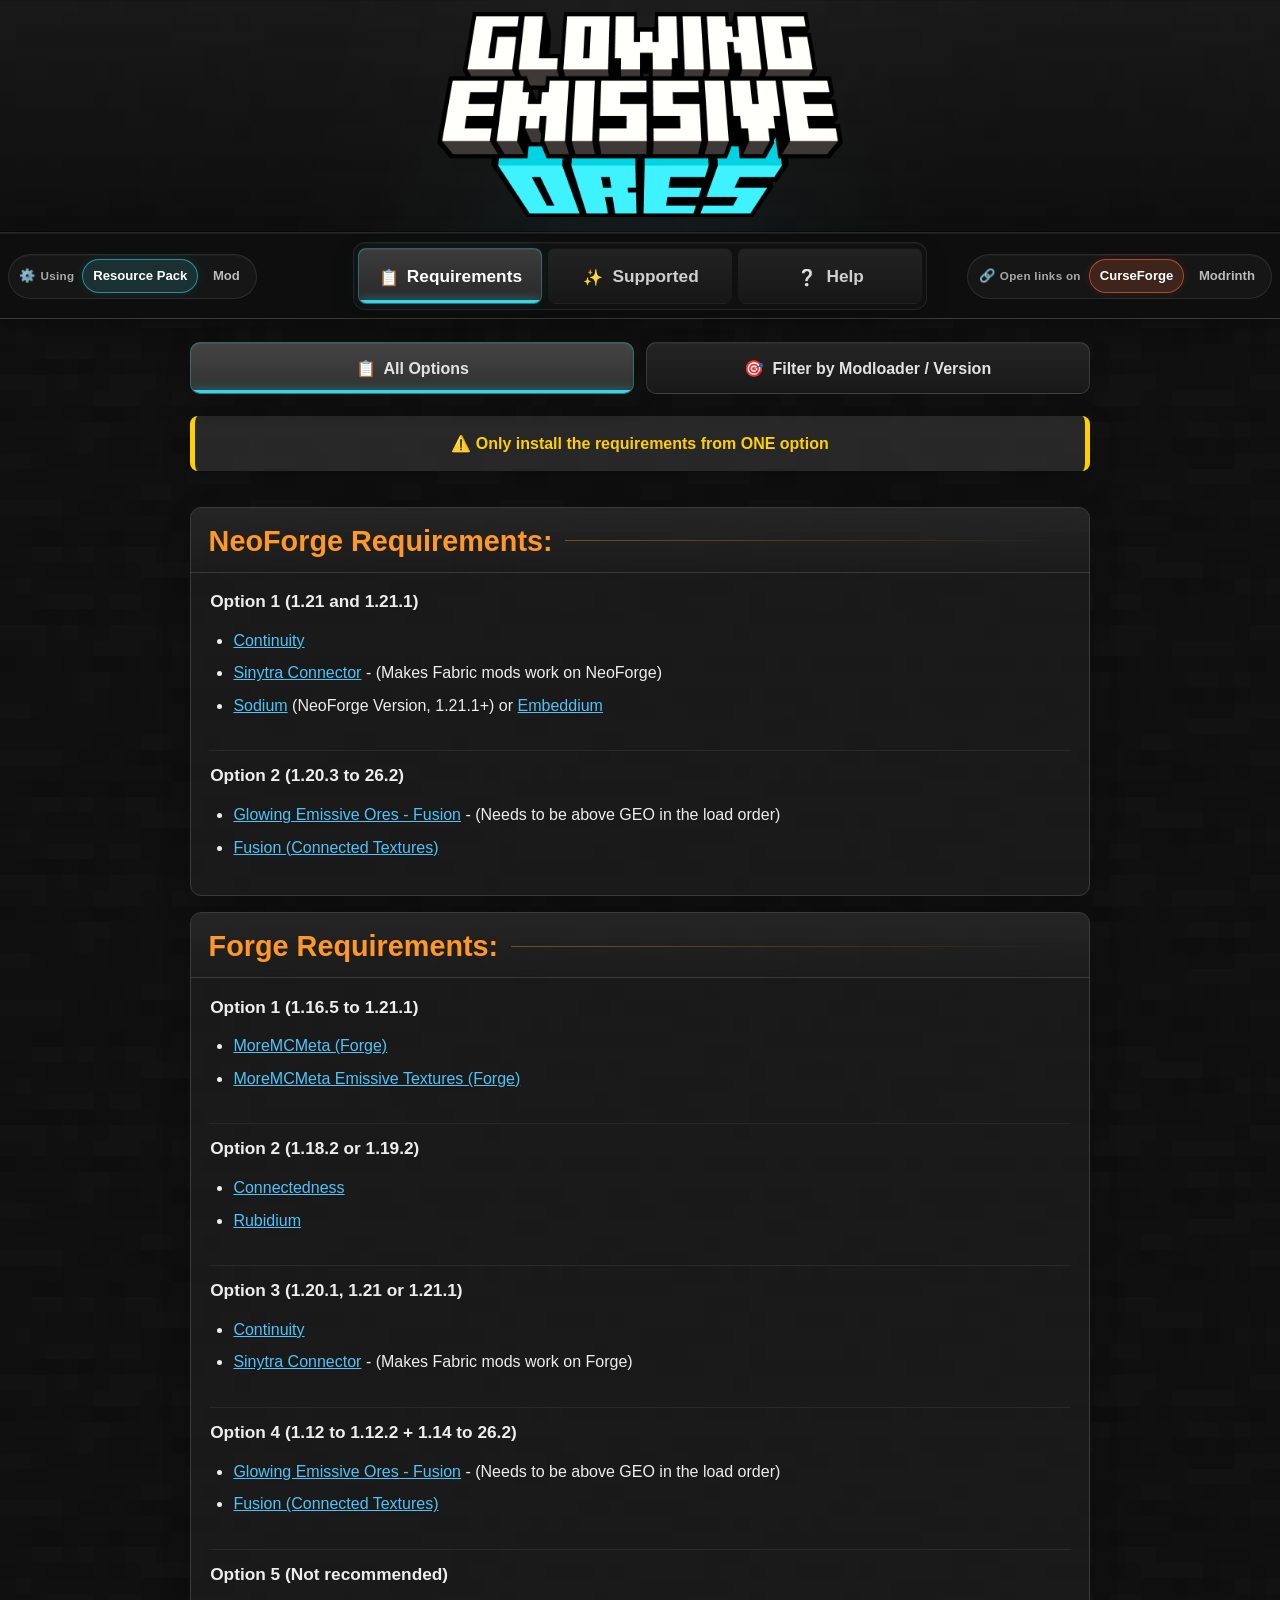
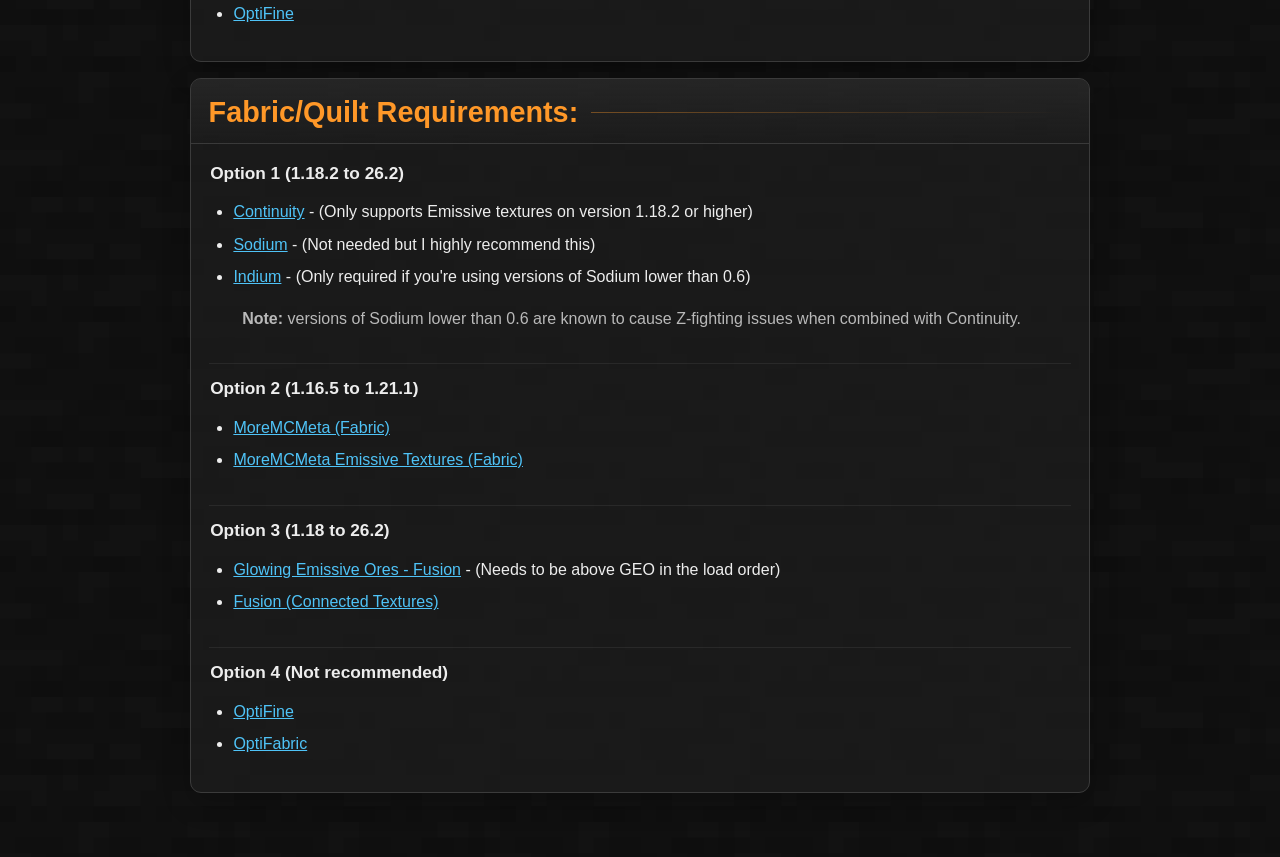
==== commit 0cdb126d: "Add files via upload added resource pack / mod toggle" ====
--- a/index.html
+++ b/index.html
@@ -8,6 +8,14 @@
   <link rel="icon" type="image/png" href="assets/favicon.png">
   <script>
     (function () {
+      var variantStorageKey = 'geoPreferredVariant';
+      var allowedVariants = ['resource-pack', 'mod'];
+      var url = new URL(window.location.href);
+      var requestedVariant = url.searchParams.get('variant');
+      var selectedVariant = allowedVariants.indexOf(requestedVariant) !== -1
+        ? requestedVariant
+        : null;
+
       try {
         var hostname = document.referrer
           ? new URL(document.referrer).hostname.toLowerCase()
@@ -19,10 +27,54 @@
           localStorage.setItem('geoPreferredPlatform', 'curseforge');
         }
       } catch (error) {
-        // Continue to the website even when referrer or storage access is blocked.
+        // Continue when referrer or storage access is blocked.
       }
 
-      window.location.replace('requirements-all/');
+      if (!selectedVariant) {
+        try {
+          var storedVariant = localStorage.getItem(variantStorageKey);
+          if (allowedVariants.indexOf(storedVariant) !== -1) {
+            selectedVariant = storedVariant;
+          }
+        } catch (error) {
+          // Continue when storage access is blocked.
+        }
+      }
+
+      if (!selectedVariant && document.referrer) {
+        try {
+          var referrer = new URL(document.referrer);
+          var hostname = referrer.hostname.toLowerCase();
+          var pathname = referrer.pathname.toLowerCase();
+          var isCurseForge = hostname === 'curseforge.com' || hostname.endsWith('.curseforge.com');
+          var isModrinth = hostname === 'modrinth.com' || hostname.endsWith('.modrinth.com');
+
+          if ((isCurseForge && pathname.includes('/minecraft/mc-mods/')) ||
+              (isModrinth && pathname.startsWith('/mod/'))) {
+            selectedVariant = 'mod';
+          } else if ((isCurseForge && pathname.includes('/minecraft/texture-packs/')) ||
+                     (isModrinth && pathname.startsWith('/resourcepack/'))) {
+            selectedVariant = 'resource-pack';
+          }
+        } catch (error) {
+          // Ignore unavailable or malformed referrer values.
+        }
+      }
+
+      selectedVariant = selectedVariant || 'resource-pack';
+
+      try {
+        localStorage.setItem(variantStorageKey, selectedVariant);
+      } catch (error) {
+        // Pass the requested variant through the redirect when storage is blocked.
+      }
+
+      var destination = 'requirements-all/';
+      if (requestedVariant !== null && allowedVariants.indexOf(requestedVariant) !== -1) {
+        destination += '?variant=' + encodeURIComponent(requestedVariant);
+      }
+
+      window.location.replace(destination);
     }());
   </script>
 </head>
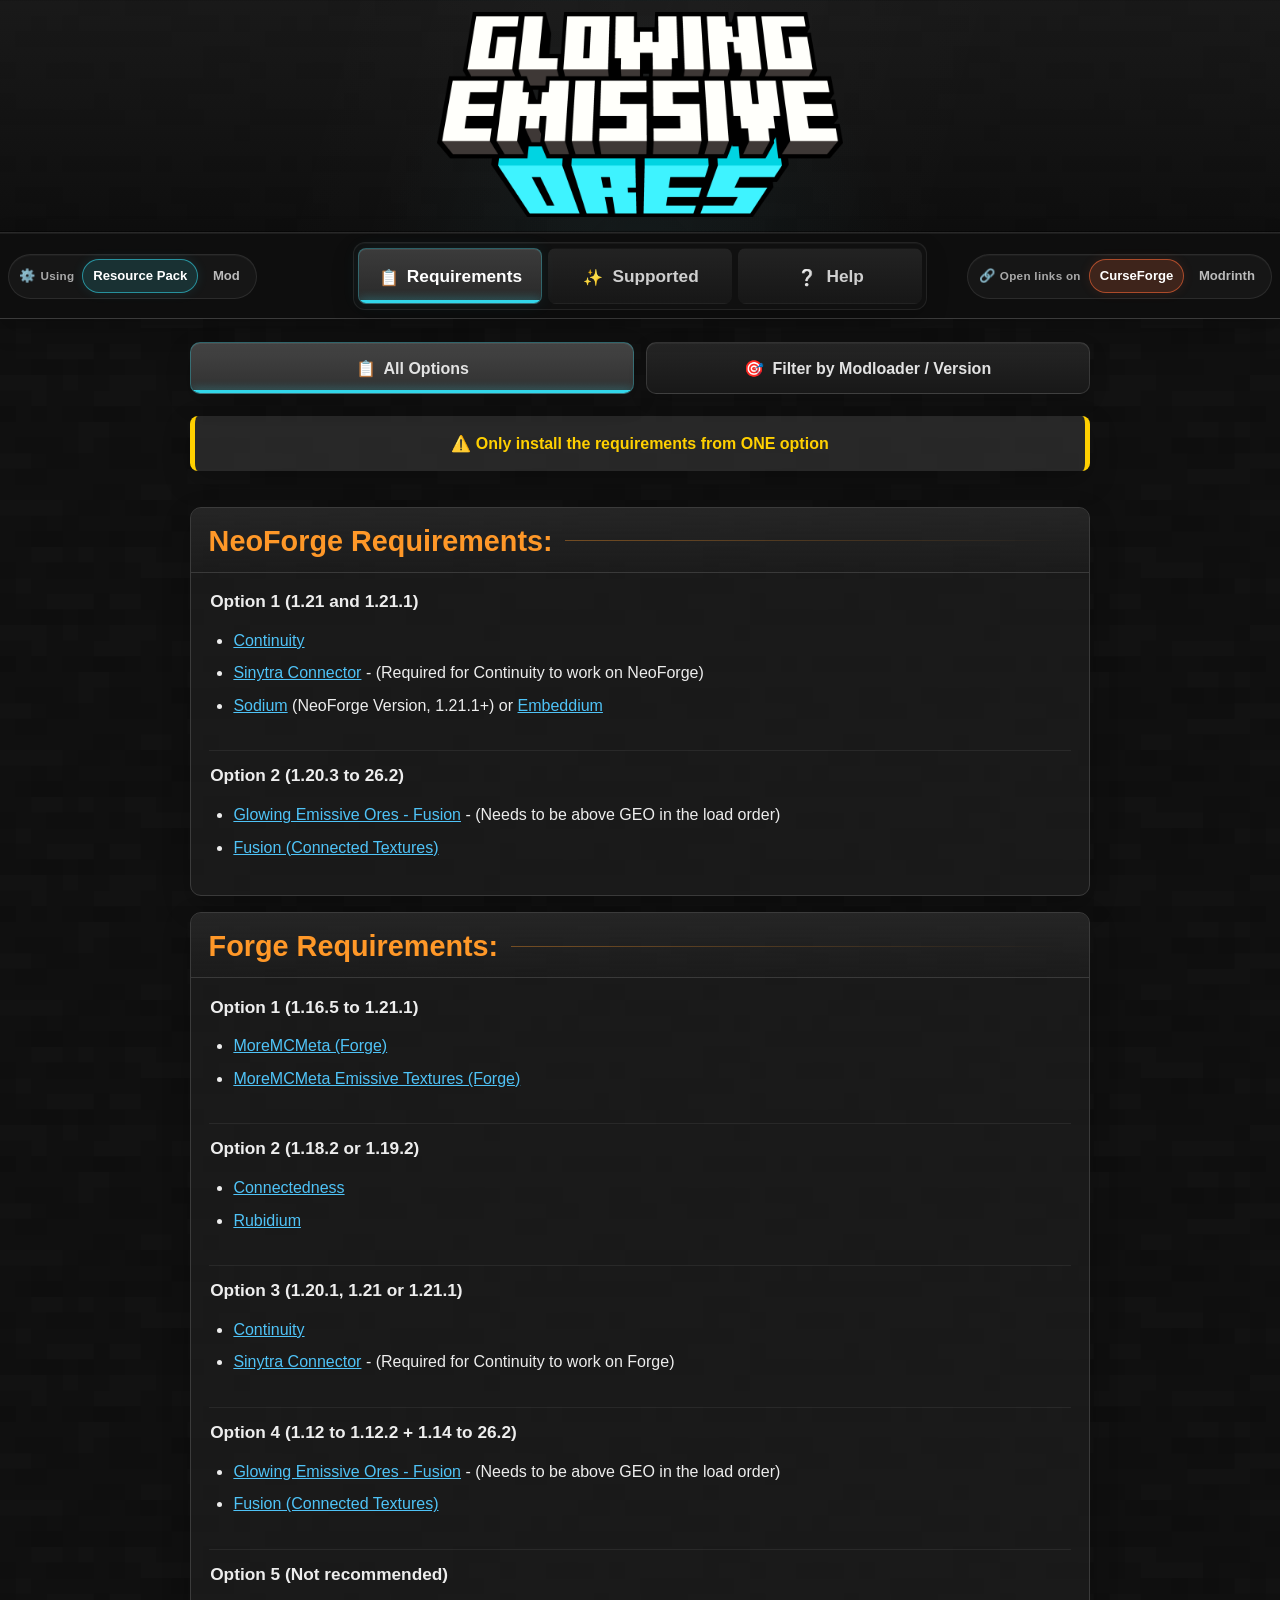
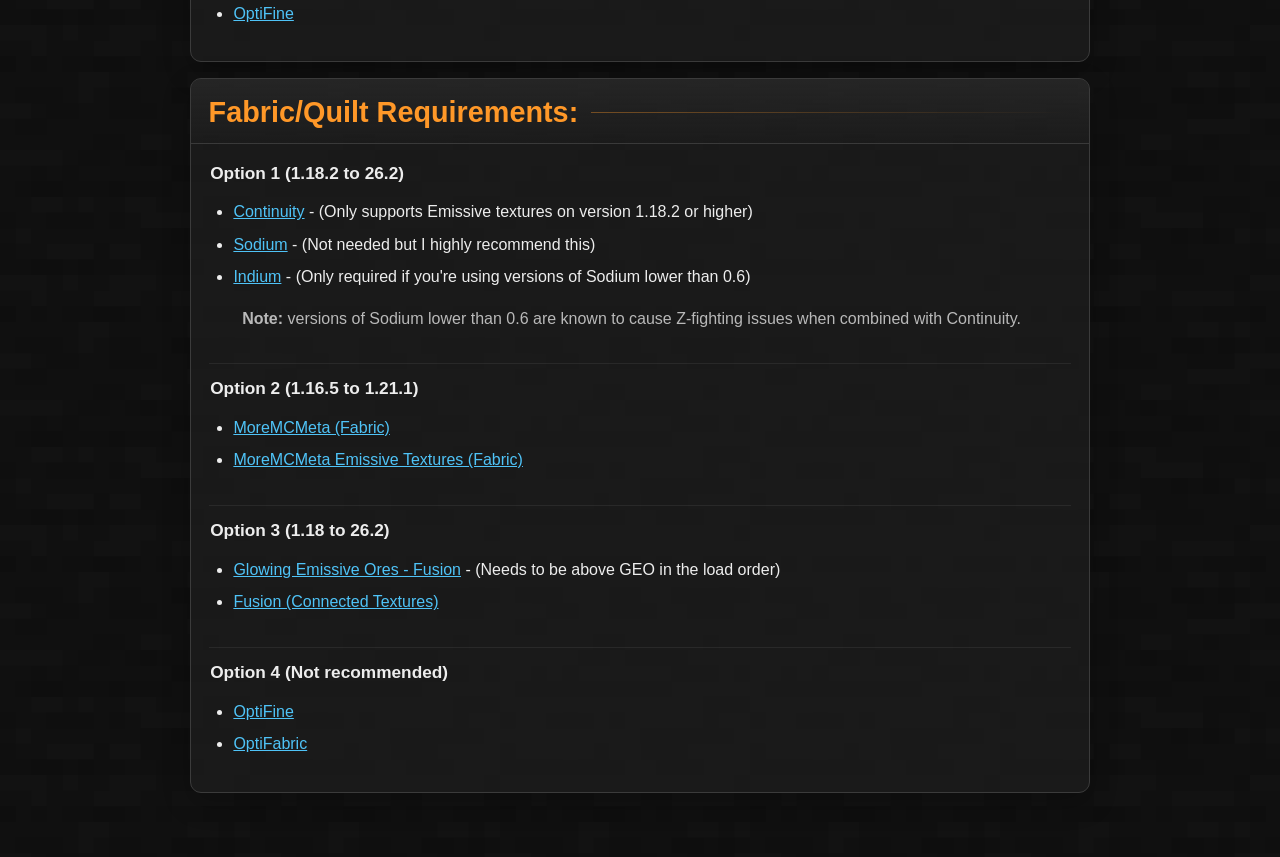
==== commit f2df540b: "Add files via upload" ====
--- a/index.html
+++ b/index.html
@@ -69,16 +69,18 @@
         // Pass the requested variant through the redirect when storage is blocked.
       }
 
-      var destination = 'requirements-all/';
-      if (requestedVariant !== null && allowedVariants.indexOf(requestedVariant) !== -1) {
-        destination += '?variant=' + encodeURIComponent(requestedVariant);
-      }
+      var destination = selectedVariant === 'mod'
+        ? 'supported/'
+        : 'requirements-all/';
 
+      // Pass the selection through the redirect so it still works when storage
+      // or referrer information is unavailable. The destination removes it.
+      destination += '?variant=' + encodeURIComponent(selectedVariant);
       window.location.replace(destination);
     }());
   </script>
 </head>
 <body>
-  <p><a href="requirements-all/">Open the requirements page</a></p>
+  <p><a href="requirements-all/">Open the Glowing Emissive Ores website</a></p>
 </body>
 </html>
